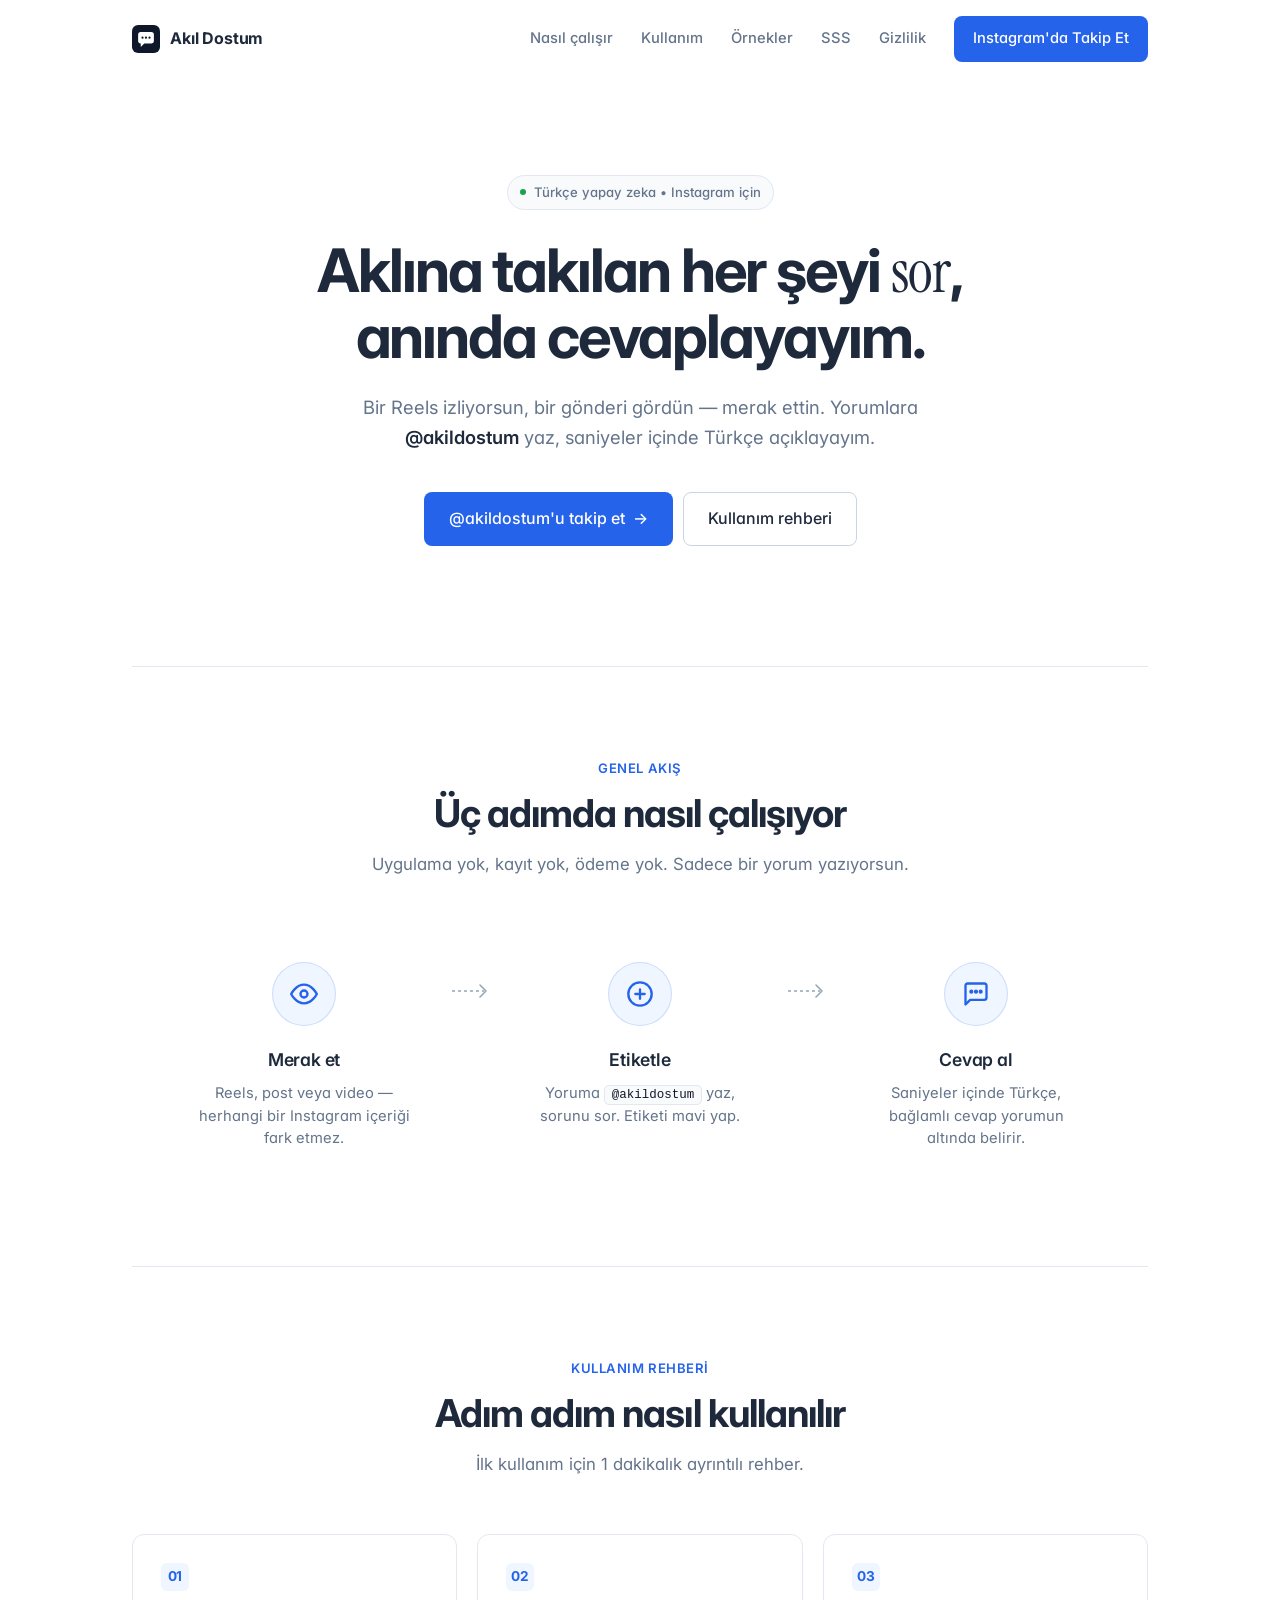
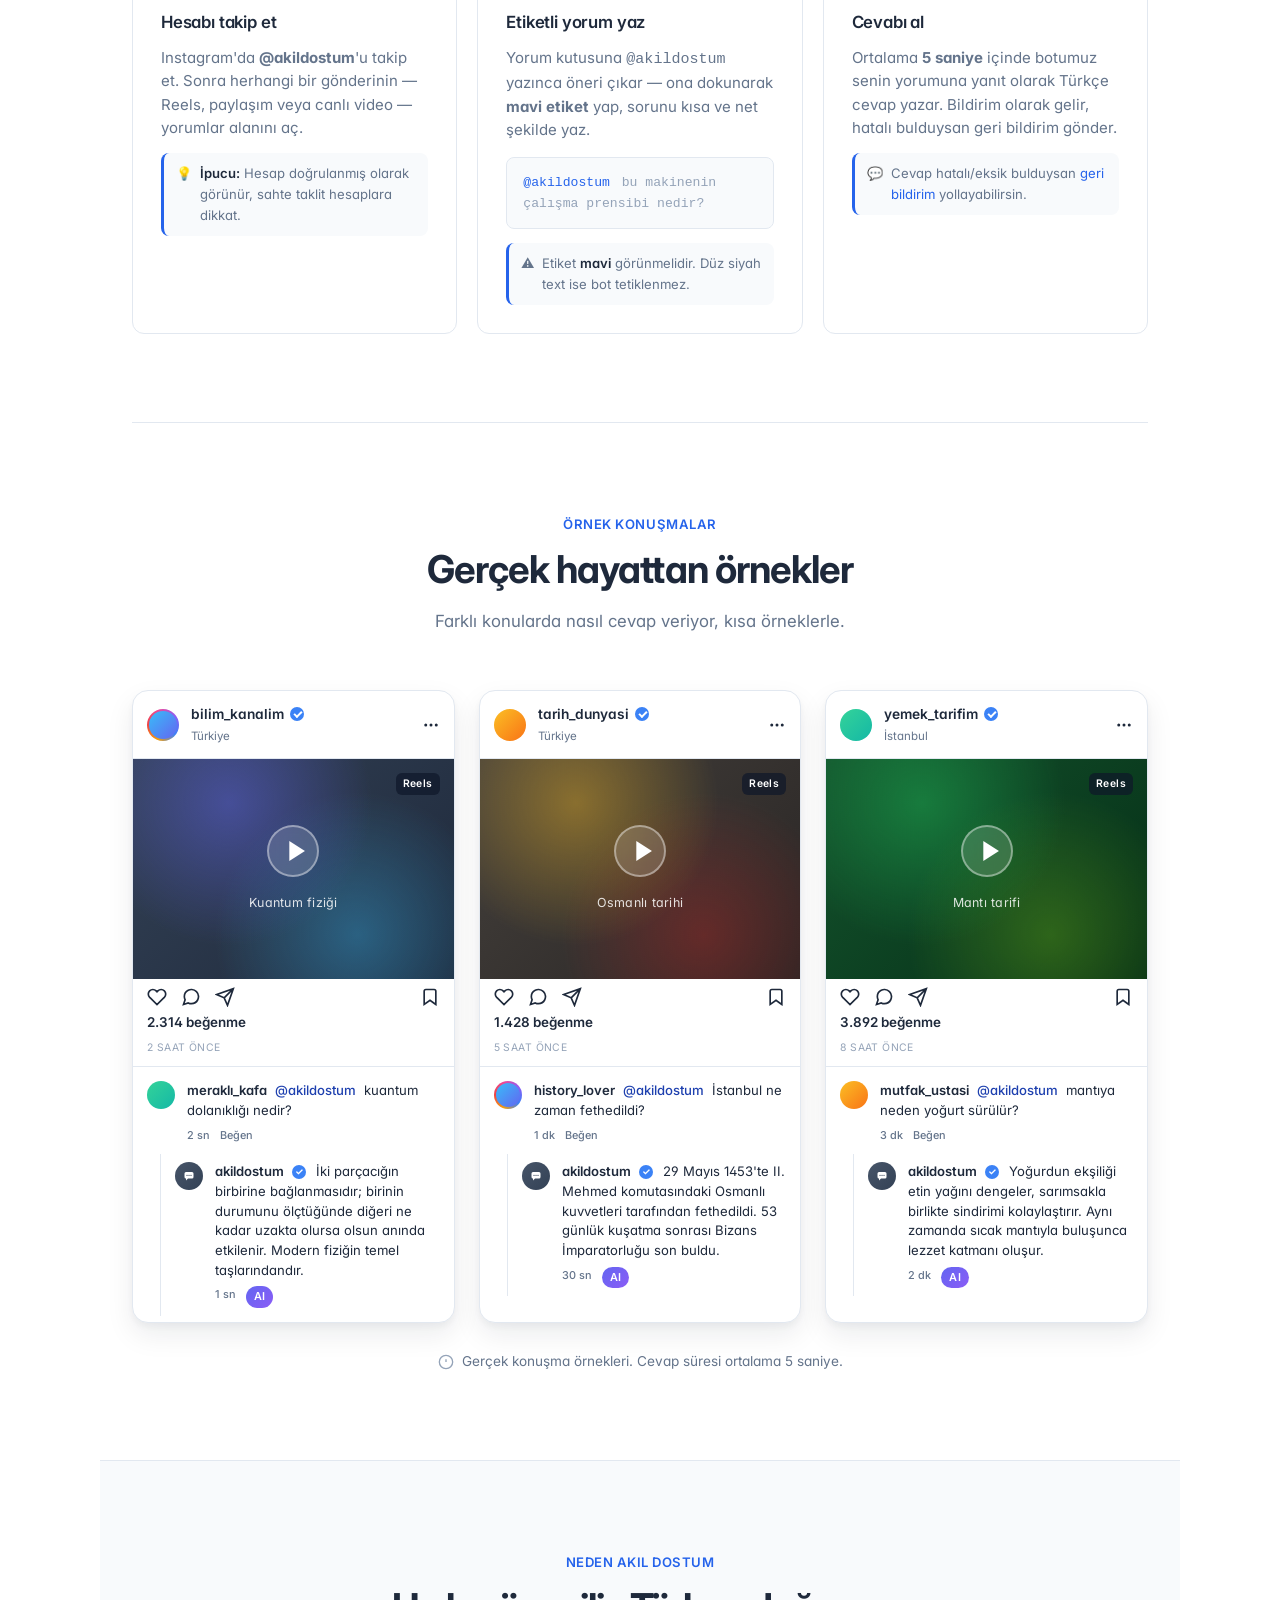
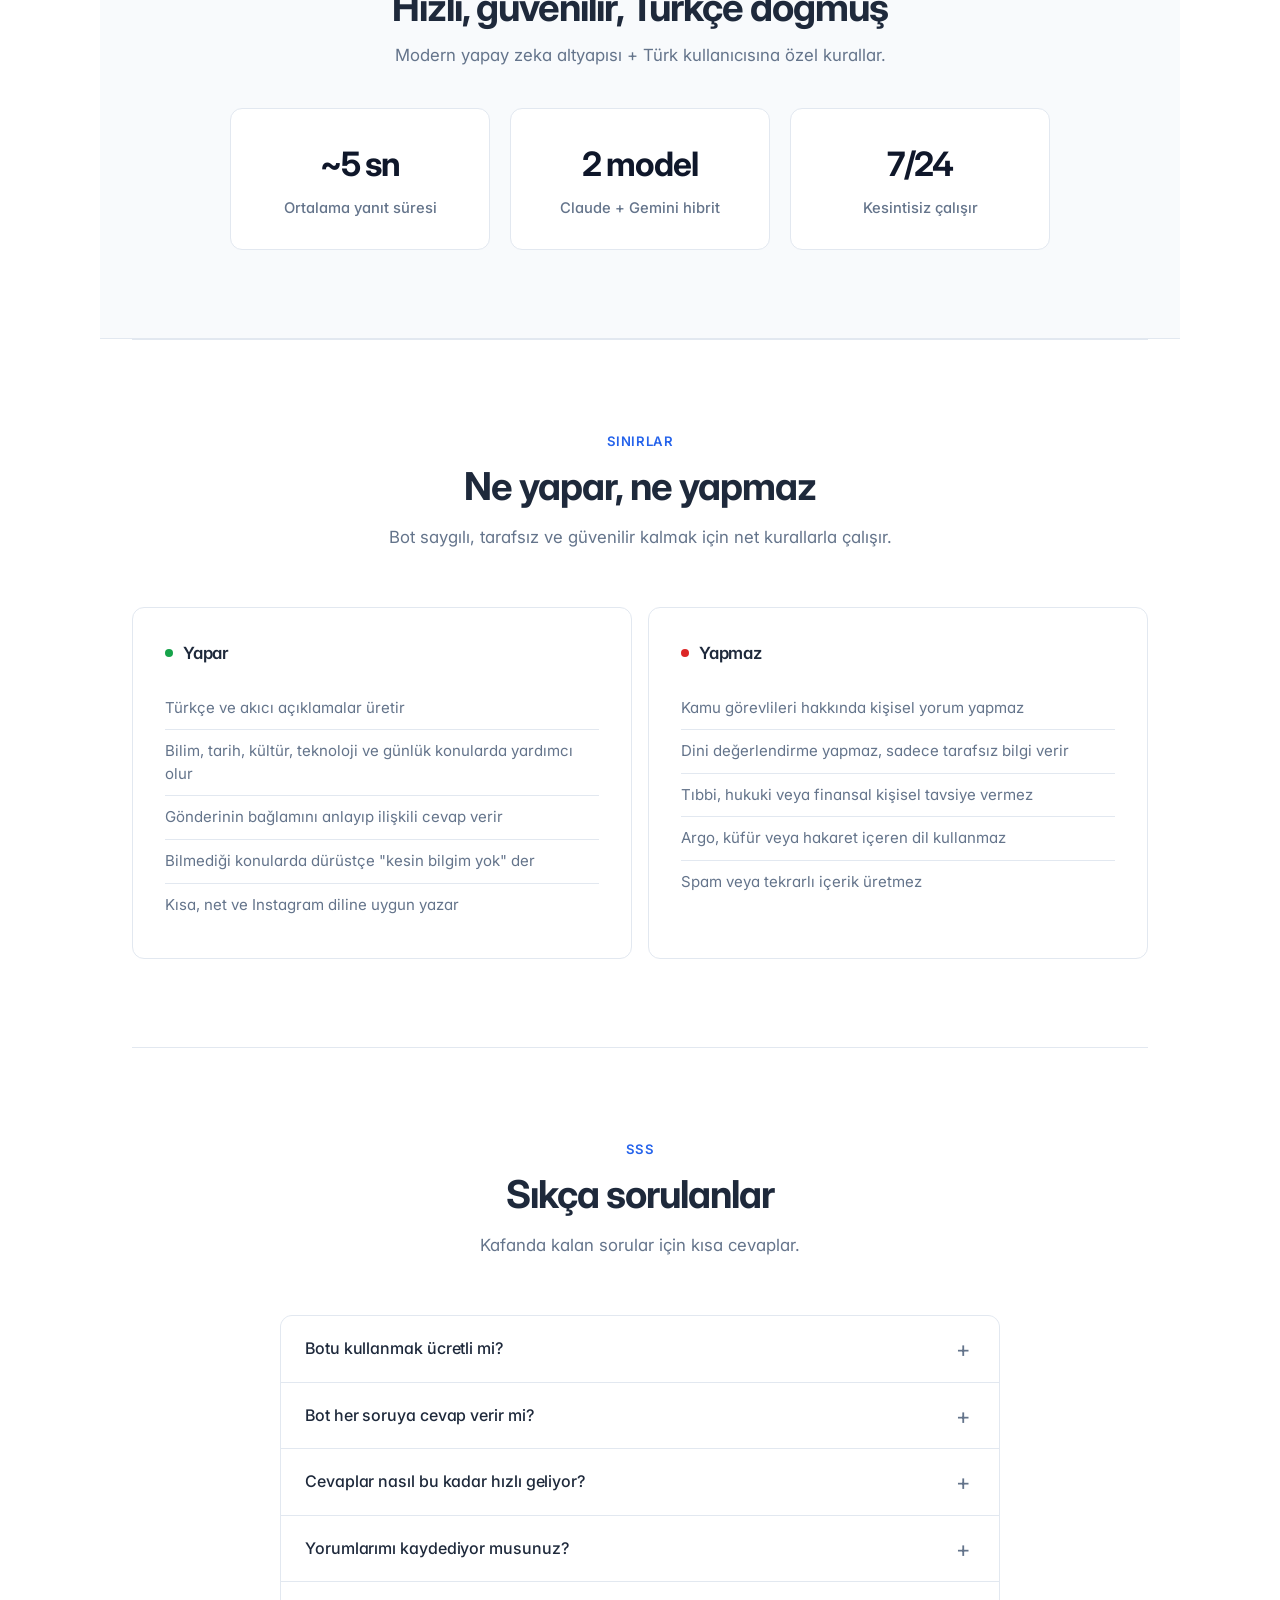
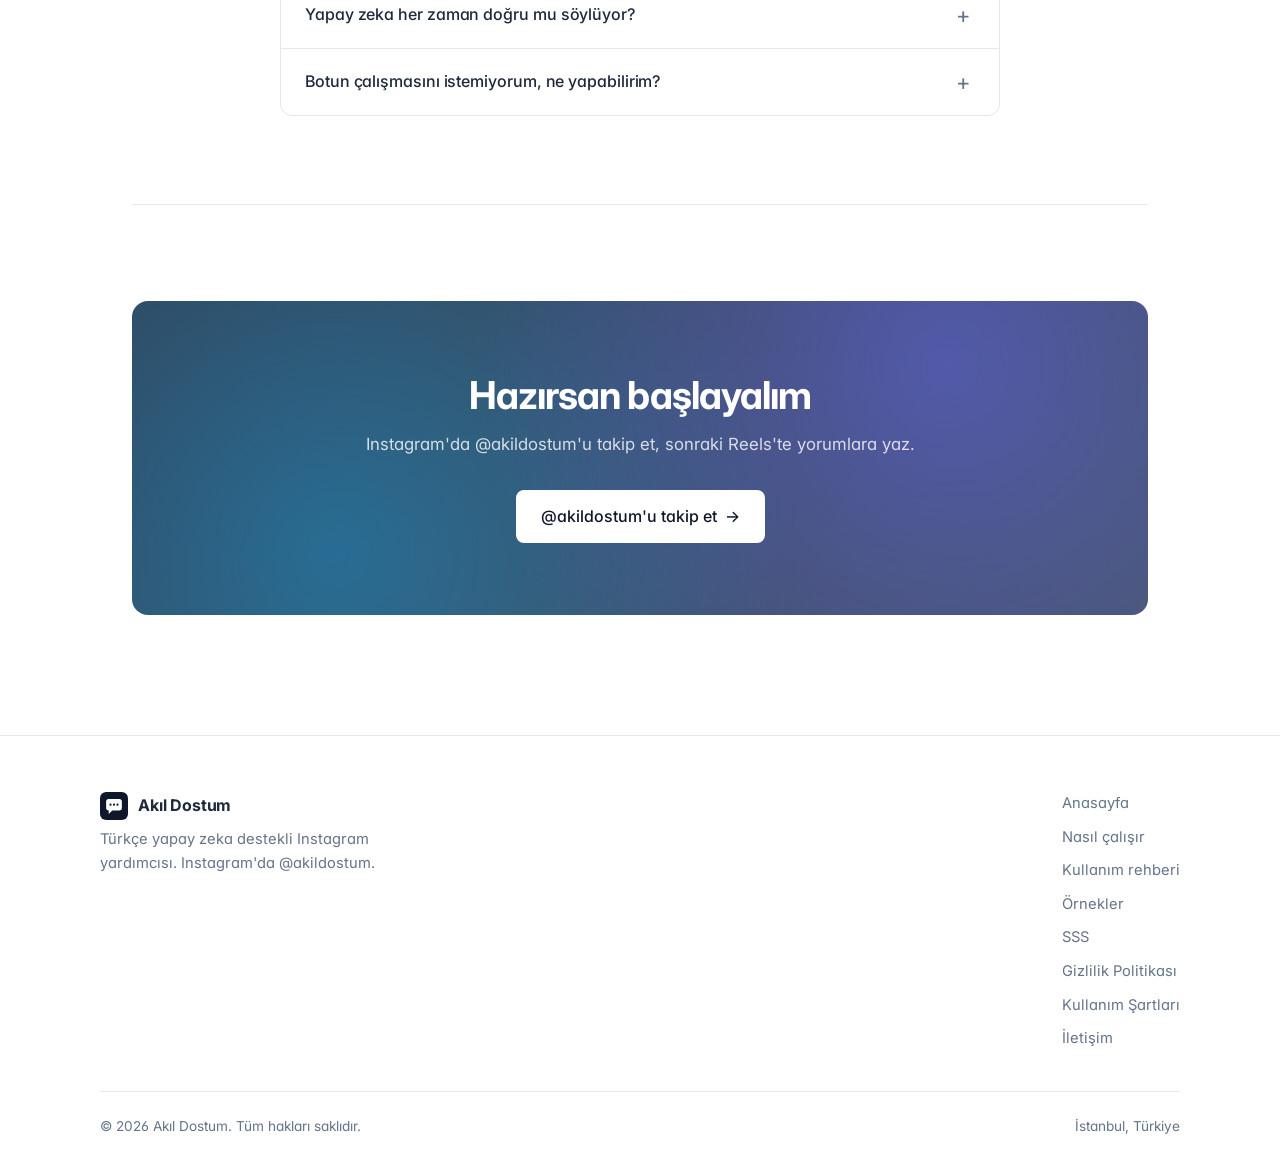
==== index.html @ 21b6d008 "Initial commit: Akil Dostum landing site" ====
<!DOCTYPE html>
<html lang="tr">
<head>
  <meta charset="UTF-8" />
  <meta name="viewport" content="width=device-width, initial-scale=1.0" />
  <title>Akıl Dostum — Instagram için Türkçe yapay zeka</title>
  <meta name="description" content="Akıl Dostum, Instagram yorumlarında etiketlendiğinde sorularına anında Türkçe cevap veren yapay zeka destekli bir hesaptır." />
  <meta property="og:title" content="Akıl Dostum — Instagram için Türkçe yapay zeka" />
  <meta property="og:description" content="Bir gönderinin yorumlarında @akildostum etiketle, saniyeler içinde cevaplayalım." />
  <meta property="og:type" content="website" />
  <meta property="og:url" content="https://akildostum.com" />
  <link rel="icon" type="image/svg+xml" href="/favicon.svg" />
  <link rel="stylesheet" href="/style.css" />
</head>
<body>
  <nav class="nav">
    <a href="/" class="brand">
      <img src="/logo.svg" class="brand-logo" alt="" width="28" height="28">
      <span class="brand-name">Akıl Dostum</span>
    </a>
    <div class="nav-links">
      <a href="#nasil">Nasıl çalışır</a>
      <a href="#kullanim">Kullanım</a>
      <a href="#ornekler">Örnekler</a>
      <a href="#sikca-sorulan">SSS</a>
      <a href="/privacy.html">Gizlilik</a>
      <a href="https://www.instagram.com/akildostum?igsh=MXc4dTNrczE4OGdqZA%3D%3D&utm_source=qr" class="btn btn-primary">Instagram'da Takip Et</a>
    </div>
  </nav>

  <main>
    <section class="hero">
      <div class="hero-inner">
        <span class="eyebrow">
          <span class="dot"></span>
          Türkçe yapay zeka • Instagram için
        </span>
        <h1>Aklına takılan her şeyi <em>sor</em>, anında cevaplayayım.</h1>
        <p class="lead">
          Bir Reels izliyorsun, bir gönderi gördün — merak ettin. Yorumlara
          <strong>@akildostum</strong> yaz, saniyeler içinde Türkçe açıklayayım.
        </p>
        <div class="cta-row">
          <a href="https://www.instagram.com/akildostum?igsh=MXc4dTNrczE4OGdqZA%3D%3D&utm_source=qr" class="btn btn-primary btn-lg btn-arrow">
            @akildostum'u takip et
          </a>
          <a href="#kullanim" class="btn btn-ghost btn-lg">Kullanım rehberi</a>
        </div>
      </div>
    </section>

    <section id="nasil" class="how">
      <div class="section-head">
        <span class="section-eyebrow">Genel akış</span>
        <h2>Üç adımda nasıl çalışıyor</h2>
        <p>Uygulama yok, kayıt yok, ödeme yok. Sadece bir yorum yazıyorsun.</p>
      </div>
      <div class="flow">
        <div class="flow-step">
          <div class="flow-icon">
            <svg width="28" height="28" viewBox="0 0 24 24" fill="none" stroke="currentColor" stroke-width="2" stroke-linecap="round" stroke-linejoin="round">
              <path d="M1 12s4-8 11-8 11 8 11 8-4 8-11 8-11-8-11-8z"/>
              <circle cx="12" cy="12" r="3"/>
            </svg>
          </div>
          <h3>Merak et</h3>
          <p>Reels, post veya video — herhangi bir Instagram içeriği fark etmez.</p>
        </div>

        <div class="flow-connector">
          <svg width="40" height="14" viewBox="0 0 40 14" fill="none">
            <path d="M0 7 H32" stroke="currentColor" stroke-width="1.5" stroke-dasharray="3 3"/>
            <path d="M28 1 L34 7 L28 13" stroke="currentColor" stroke-width="1.5" stroke-linecap="round" stroke-linejoin="round" fill="none"/>
          </svg>
        </div>

        <div class="flow-step">
          <div class="flow-icon">
            <svg width="28" height="28" viewBox="0 0 24 24" fill="none" stroke="currentColor" stroke-width="2" stroke-linecap="round" stroke-linejoin="round">
              <circle cx="12" cy="12" r="10"/>
              <path d="M12 8v8M8 12h8"/>
            </svg>
          </div>
          <h3>Etiketle</h3>
          <p>Yoruma <code>@akildostum</code> yaz, sorunu sor. Etiketi mavi yap.</p>
        </div>

        <div class="flow-connector">
          <svg width="40" height="14" viewBox="0 0 40 14" fill="none">
            <path d="M0 7 H32" stroke="currentColor" stroke-width="1.5" stroke-dasharray="3 3"/>
            <path d="M28 1 L34 7 L28 13" stroke="currentColor" stroke-width="1.5" stroke-linecap="round" stroke-linejoin="round" fill="none"/>
          </svg>
        </div>

        <div class="flow-step">
          <div class="flow-icon">
            <svg width="28" height="28" viewBox="0 0 24 24" fill="none" stroke="currentColor" stroke-width="2" stroke-linecap="round" stroke-linejoin="round">
              <path d="M21 15a2 2 0 0 1-2 2H7l-4 4V5a2 2 0 0 1 2-2h14a2 2 0 0 1 2 2z"/>
              <circle cx="8" cy="10" r="0.8" fill="currentColor"/>
              <circle cx="12" cy="10" r="0.8" fill="currentColor"/>
              <circle cx="16" cy="10" r="0.8" fill="currentColor"/>
            </svg>
          </div>
          <h3>Cevap al</h3>
          <p>Saniyeler içinde Türkçe, bağlamlı cevap yorumun altında belirir.</p>
        </div>
      </div>
    </section>

    <section id="kullanim" class="guide">
      <div class="section-head">
        <span class="section-eyebrow">Kullanım rehberi</span>
        <h2>Adım adım nasıl kullanılır</h2>
        <p>İlk kullanım için 1 dakikalık ayrıntılı rehber.</p>
      </div>
      <div class="guide-grid">
        <article class="guide-card">
          <div class="guide-num">01</div>
          <h3>Hesabı takip et</h3>
          <p>Instagram'da <strong>@akildostum</strong>'u takip et. Sonra herhangi bir gönderinin — Reels, paylaşım veya canlı video — yorumlar alanını aç.</p>
          <div class="guide-tip">
            <span>💡</span>
            <span><strong>İpucu:</strong> Hesap doğrulanmış olarak görünür, sahte taklit hesaplara dikkat.</span>
          </div>
        </article>

        <article class="guide-card">
          <div class="guide-num">02</div>
          <h3>Etiketli yorum yaz</h3>
          <p>Yorum kutusuna <code>@akildostum</code> yazınca öneri çıkar — ona dokunarak <strong>mavi etiket</strong> yap, sorunu kısa ve net şekilde yaz.</p>
          <div class="guide-visual">
            <span class="mention">@akildostum</span> <span class="placeholder">bu makinenin çalışma prensibi nedir?</span>
          </div>
          <div class="guide-tip">
            <span>⚠️</span>
            <span>Etiket <strong>mavi</strong> görünmelidir. Düz siyah text ise bot tetiklenmez.</span>
          </div>
        </article>

        <article class="guide-card">
          <div class="guide-num">03</div>
          <h3>Cevabı al</h3>
          <p>Ortalama <strong>5 saniye</strong> içinde botumuz senin yorumuna yanıt olarak Türkçe cevap yazar. Bildirim olarak gelir, hatalı bulduysan geri bildirim gönder.</p>
          <div class="guide-tip">
            <span>💬</span>
            <span>Cevap hatalı/eksik bulduysan <a href="mailto:kesitbatuhanfurkan@gmail.com">geri bildirim</a> yollayabilirsin.</span>
          </div>
        </article>
      </div>
    </section>

    <section id="ornekler" class="example">
      <div class="section-head">
        <span class="section-eyebrow">Örnek konuşmalar</span>
        <h2>Gerçek hayattan örnekler</h2>
        <p>Farklı konularda nasıl cevap veriyor, kısa örneklerle.</p>
      </div>

      <div class="post-grid">

        <!-- BILIM -->
        <article class="post-card mini">
          <header class="post-header">
            <div class="avatar avatar-grad-a"></div>
            <div class="post-meta">
              <div class="post-username">bilim_kanalim <span class="verified-dot"></span></div>
              <div class="post-sub">Türkiye</div>
            </div>
            <div class="post-more">
              <svg width="18" height="18" viewBox="0 0 24 24" fill="currentColor"><circle cx="5" cy="12" r="2"/><circle cx="12" cy="12" r="2"/><circle cx="19" cy="12" r="2"/></svg>
            </div>
          </header>
          <div class="post-visual">
            <div class="visual-bg"></div>
            <div class="visual-content">
              <div class="play-icon">
                <svg viewBox="0 0 24 24" fill="white"><path d="M8 5v14l11-7z"/></svg>
              </div>
              <span class="visual-label">Kuantum fiziği</span>
            </div>
            <div class="visual-badge">Reels</div>
          </div>
          <div class="post-actions">
            <div class="actions-left">
              <svg viewBox="0 0 24 24" fill="none" stroke="currentColor" stroke-width="2"><path d="M20.84 4.61a5.5 5.5 0 0 0-7.78 0L12 5.67l-1.06-1.06a5.5 5.5 0 0 0-7.78 7.78l1.06 1.06L12 21.23l7.78-7.78 1.06-1.06a5.5 5.5 0 0 0 0-7.78z"/></svg>
              <svg viewBox="0 0 24 24" fill="none" stroke="currentColor" stroke-width="2"><path d="M21 11.5a8.38 8.38 0 0 1-.9 3.8 8.5 8.5 0 0 1-7.6 4.7 8.38 8.38 0 0 1-3.8-.9L3 21l1.9-5.7a8.38 8.38 0 0 1-.9-3.8 8.5 8.5 0 0 1 4.7-7.6 8.38 8.38 0 0 1 3.8-.9h.5a8.48 8.48 0 0 1 8 8v.5z"/></svg>
              <svg viewBox="0 0 24 24" fill="none" stroke="currentColor" stroke-width="2"><path d="M22 2L11 13M22 2l-7 20-4-9-9-4 20-7z"/></svg>
            </div>
            <svg viewBox="0 0 24 24" fill="none" stroke="currentColor" stroke-width="2"><path d="M19 21l-7-5-7 5V5a2 2 0 0 1 2-2h10a2 2 0 0 1 2 2z"/></svg>
          </div>
          <div class="post-stats">
            <strong>2.314 beğenme</strong>
            <span class="post-time">2 SAAT ÖNCE</span>
          </div>
          <div class="comments">
            <div class="comment">
              <div class="avatar avatar-grad-b"></div>
              <div class="comment-body">
                <p class="comment-text">
                  <strong>meraklı_kafa</strong>
                  <a class="mention" href="#">@akildostum</a> kuantum dolanıklığı nedir?
                </p>
                <div class="comment-meta"><span>2 sn</span><span>Beğen</span></div>
              </div>
            </div>
            <div class="comment comment-reply">
              <div class="avatar avatar-bot">
                <svg viewBox="0 0 32 32"><path d="M7 11 Q7 8 10 8 L22 8 Q25 8 25 11 L25 18 Q25 21 22 21 L14 21 L10 25 L10 21 Q7 21 7 18 Z" fill="#fff"/><circle cx="12" cy="14.5" r="1.25" fill="#334155"/><circle cx="16" cy="14.5" r="1.25" fill="#334155"/><circle cx="20" cy="14.5" r="1.25" fill="#334155"/></svg>
              </div>
              <div class="comment-body">
                <p class="comment-text">
                  <strong>akildostum</strong> <span class="badge-verified">✓</span>
                  İki parçacığın birbirine bağlanmasıdır; birinin durumunu ölçtüğünde diğeri ne kadar uzakta olursa olsun anında etkilenir. Modern fiziğin temel taşlarındandır.
                </p>
                <div class="comment-meta"><span>1 sn</span><span class="ai-badge">AI</span></div>
              </div>
            </div>
          </div>
        </article>

        <!-- TARIH -->
        <article class="post-card mini">
          <header class="post-header">
            <div class="avatar avatar-grad-c"></div>
            <div class="post-meta">
              <div class="post-username">tarih_dunyasi <span class="verified-dot"></span></div>
              <div class="post-sub">Türkiye</div>
            </div>
            <div class="post-more">
              <svg width="18" height="18" viewBox="0 0 24 24" fill="currentColor"><circle cx="5" cy="12" r="2"/><circle cx="12" cy="12" r="2"/><circle cx="19" cy="12" r="2"/></svg>
            </div>
          </header>
          <div class="post-visual">
            <div class="visual-bg theme-history"></div>
            <div class="visual-content">
              <div class="play-icon">
                <svg viewBox="0 0 24 24" fill="white"><path d="M8 5v14l11-7z"/></svg>
              </div>
              <span class="visual-label">Osmanlı tarihi</span>
            </div>
            <div class="visual-badge">Reels</div>
          </div>
          <div class="post-actions">
            <div class="actions-left">
              <svg viewBox="0 0 24 24" fill="none" stroke="currentColor" stroke-width="2"><path d="M20.84 4.61a5.5 5.5 0 0 0-7.78 0L12 5.67l-1.06-1.06a5.5 5.5 0 0 0-7.78 7.78l1.06 1.06L12 21.23l7.78-7.78 1.06-1.06a5.5 5.5 0 0 0 0-7.78z"/></svg>
              <svg viewBox="0 0 24 24" fill="none" stroke="currentColor" stroke-width="2"><path d="M21 11.5a8.38 8.38 0 0 1-.9 3.8 8.5 8.5 0 0 1-7.6 4.7 8.38 8.38 0 0 1-3.8-.9L3 21l1.9-5.7a8.38 8.38 0 0 1-.9-3.8 8.5 8.5 0 0 1 4.7-7.6 8.38 8.38 0 0 1 3.8-.9h.5a8.48 8.48 0 0 1 8 8v.5z"/></svg>
              <svg viewBox="0 0 24 24" fill="none" stroke="currentColor" stroke-width="2"><path d="M22 2L11 13M22 2l-7 20-4-9-9-4 20-7z"/></svg>
            </div>
            <svg viewBox="0 0 24 24" fill="none" stroke="currentColor" stroke-width="2"><path d="M19 21l-7-5-7 5V5a2 2 0 0 1 2-2h10a2 2 0 0 1 2 2z"/></svg>
          </div>
          <div class="post-stats">
            <strong>1.428 beğenme</strong>
            <span class="post-time">5 SAAT ÖNCE</span>
          </div>
          <div class="comments">
            <div class="comment">
              <div class="avatar avatar-grad-a"></div>
              <div class="comment-body">
                <p class="comment-text">
                  <strong>history_lover</strong>
                  <a class="mention" href="#">@akildostum</a> İstanbul ne zaman fethedildi?
                </p>
                <div class="comment-meta"><span>1 dk</span><span>Beğen</span></div>
              </div>
            </div>
            <div class="comment comment-reply">
              <div class="avatar avatar-bot">
                <svg viewBox="0 0 32 32"><path d="M7 11 Q7 8 10 8 L22 8 Q25 8 25 11 L25 18 Q25 21 22 21 L14 21 L10 25 L10 21 Q7 21 7 18 Z" fill="#fff"/><circle cx="12" cy="14.5" r="1.25" fill="#334155"/><circle cx="16" cy="14.5" r="1.25" fill="#334155"/><circle cx="20" cy="14.5" r="1.25" fill="#334155"/></svg>
              </div>
              <div class="comment-body">
                <p class="comment-text">
                  <strong>akildostum</strong> <span class="badge-verified">✓</span>
                  29 Mayıs 1453'te II. Mehmed komutasındaki Osmanlı kuvvetleri tarafından fethedildi. 53 günlük kuşatma sonrası Bizans İmparatorluğu son buldu.
                </p>
                <div class="comment-meta"><span>30 sn</span><span class="ai-badge">AI</span></div>
              </div>
            </div>
          </div>
        </article>

        <!-- PRATIK / GUNLUK -->
        <article class="post-card mini">
          <header class="post-header">
            <div class="avatar avatar-grad-b"></div>
            <div class="post-meta">
              <div class="post-username">yemek_tarifim <span class="verified-dot"></span></div>
              <div class="post-sub">İstanbul</div>
            </div>
            <div class="post-more">
              <svg width="18" height="18" viewBox="0 0 24 24" fill="currentColor"><circle cx="5" cy="12" r="2"/><circle cx="12" cy="12" r="2"/><circle cx="19" cy="12" r="2"/></svg>
            </div>
          </header>
          <div class="post-visual">
            <div class="visual-bg theme-practical"></div>
            <div class="visual-content">
              <div class="play-icon">
                <svg viewBox="0 0 24 24" fill="white"><path d="M8 5v14l11-7z"/></svg>
              </div>
              <span class="visual-label">Mantı tarifi</span>
            </div>
            <div class="visual-badge">Reels</div>
          </div>
          <div class="post-actions">
            <div class="actions-left">
              <svg viewBox="0 0 24 24" fill="none" stroke="currentColor" stroke-width="2"><path d="M20.84 4.61a5.5 5.5 0 0 0-7.78 0L12 5.67l-1.06-1.06a5.5 5.5 0 0 0-7.78 7.78l1.06 1.06L12 21.23l7.78-7.78 1.06-1.06a5.5 5.5 0 0 0 0-7.78z"/></svg>
              <svg viewBox="0 0 24 24" fill="none" stroke="currentColor" stroke-width="2"><path d="M21 11.5a8.38 8.38 0 0 1-.9 3.8 8.5 8.5 0 0 1-7.6 4.7 8.38 8.38 0 0 1-3.8-.9L3 21l1.9-5.7a8.38 8.38 0 0 1-.9-3.8 8.5 8.5 0 0 1 4.7-7.6 8.38 8.38 0 0 1 3.8-.9h.5a8.48 8.48 0 0 1 8 8v.5z"/></svg>
              <svg viewBox="0 0 24 24" fill="none" stroke="currentColor" stroke-width="2"><path d="M22 2L11 13M22 2l-7 20-4-9-9-4 20-7z"/></svg>
            </div>
            <svg viewBox="0 0 24 24" fill="none" stroke="currentColor" stroke-width="2"><path d="M19 21l-7-5-7 5V5a2 2 0 0 1 2-2h10a2 2 0 0 1 2 2z"/></svg>
          </div>
          <div class="post-stats">
            <strong>3.892 beğenme</strong>
            <span class="post-time">8 SAAT ÖNCE</span>
          </div>
          <div class="comments">
            <div class="comment">
              <div class="avatar avatar-grad-c"></div>
              <div class="comment-body">
                <p class="comment-text">
                  <strong>mutfak_ustasi</strong>
                  <a class="mention" href="#">@akildostum</a> mantıya neden yoğurt sürülür?
                </p>
                <div class="comment-meta"><span>3 dk</span><span>Beğen</span></div>
              </div>
            </div>
            <div class="comment comment-reply">
              <div class="avatar avatar-bot">
                <svg viewBox="0 0 32 32"><path d="M7 11 Q7 8 10 8 L22 8 Q25 8 25 11 L25 18 Q25 21 22 21 L14 21 L10 25 L10 21 Q7 21 7 18 Z" fill="#fff"/><circle cx="12" cy="14.5" r="1.25" fill="#334155"/><circle cx="16" cy="14.5" r="1.25" fill="#334155"/><circle cx="20" cy="14.5" r="1.25" fill="#334155"/></svg>
              </div>
              <div class="comment-body">
                <p class="comment-text">
                  <strong>akildostum</strong> <span class="badge-verified">✓</span>
                  Yoğurdun ekşiliği etin yağını dengeler, sarımsakla birlikte sindirimi kolaylaştırır. Aynı zamanda sıcak mantıyla buluşunca lezzet katmanı oluşur.
                </p>
                <div class="comment-meta"><span>2 dk</span><span class="ai-badge">AI</span></div>
              </div>
            </div>
          </div>
        </article>

      </div>

      <div class="example-note">
        <svg width="16" height="16" viewBox="0 0 24 24" fill="none" stroke="currentColor" stroke-width="2"><circle cx="12" cy="12" r="10"/><line x1="12" y1="8" x2="12" y2="12"/><line x1="12" y1="16" x2="12.01" y2="16"/></svg>
        <span>Gerçek konuşma örnekleri. Cevap süresi ortalama 5 saniye.</span>
      </div>
    </section>

    <section class="trust">
      <div class="section-head">
        <span class="section-eyebrow">Neden Akıl Dostum</span>
        <h2>Hızlı, güvenilir, Türkçe doğmuş</h2>
        <p>Modern yapay zeka altyapısı + Türk kullanıcısına özel kurallar.</p>
      </div>
      <div class="trust-grid">
        <div class="trust-item">
          <div class="num">~5 sn</div>
          <div class="label">Ortalama yanıt süresi</div>
        </div>
        <div class="trust-item">
          <div class="num">2 model</div>
          <div class="label">Claude + Gemini hibrit</div>
        </div>
        <div class="trust-item">
          <div class="num">7/24</div>
          <div class="label">Kesintisiz çalışır</div>
        </div>
      </div>
    </section>

    <section class="features">
      <div class="section-head">
        <span class="section-eyebrow">Sınırlar</span>
        <h2>Ne yapar, ne yapmaz</h2>
        <p>Bot saygılı, tarafsız ve güvenilir kalmak için net kurallarla çalışır.</p>
      </div>
      <div class="features-grid">
        <div class="feat feat-yes">
          <h3>Yapar</h3>
          <ul>
            <li>Türkçe ve akıcı açıklamalar üretir</li>
            <li>Bilim, tarih, kültür, teknoloji ve günlük konularda yardımcı olur</li>
            <li>Gönderinin bağlamını anlayıp ilişkili cevap verir</li>
            <li>Bilmediği konularda dürüstçe "kesin bilgim yok" der</li>
            <li>Kısa, net ve Instagram diline uygun yazar</li>
          </ul>
        </div>
        <div class="feat feat-no">
          <h3>Yapmaz</h3>
          <ul>
            <li>Kamu görevlileri hakkında kişisel yorum yapmaz</li>
            <li>Dini değerlendirme yapmaz, sadece tarafsız bilgi verir</li>
            <li>Tıbbi, hukuki veya finansal kişisel tavsiye vermez</li>
            <li>Argo, küfür veya hakaret içeren dil kullanmaz</li>
            <li>Spam veya tekrarlı içerik üretmez</li>
          </ul>
        </div>
      </div>
    </section>

    <section id="sikca-sorulan" class="faq">
      <div class="section-head">
        <span class="section-eyebrow">SSS</span>
        <h2>Sıkça sorulanlar</h2>
        <p>Kafanda kalan sorular için kısa cevaplar.</p>
      </div>
      <div class="faq-list">
        <details class="faq-item">
          <summary>Botu kullanmak ücretli mi?</summary>
          <p>Hayır. Akıl Dostum'u Instagram'da etiketleyerek ücretsiz kullanabilirsin. Hesabımızın işletim maliyetlerini biz karşılıyoruz.</p>
        </details>
        <details class="faq-item">
          <summary>Bot her soruya cevap verir mi?</summary>
          <p>Çoğu soruya verir. Ancak siyasi figürler, dini değerlendirme, küfür/hakaret veya kişisel tıbbi-hukuki-finansal tavsiye gerektiren sorularda kibarca cevap vermeyi reddeder ve tarafsız kalır.</p>
        </details>
        <details class="faq-item">
          <summary>Cevaplar nasıl bu kadar hızlı geliyor?</summary>
          <p>Botun arkasında iki yapay zeka modelini birlikte kullanan bir router var: kısa ve basit sorular için Google Gemini, daha derin ve analitik sorular için Anthropic Claude. Bu hem hızı hem kaliteyi korur.</p>
        </details>
        <details class="faq-item">
          <summary>Yorumlarımı kaydediyor musunuz?</summary>
          <p>Yorum metnini ve kullanıcı adını yalnızca cevap üretmek için kullanıyor, en fazla 30 gün loglarda tutuyoruz. Reklam, pazarlama veya analiz amacıyla hiçbir üçüncü tarafa satmıyoruz. Detay için <a href="/privacy.html">Gizlilik Politikası</a>.</p>
        </details>
        <details class="faq-item">
          <summary>Yapay zeka her zaman doğru mu söylüyor?</summary>
          <p>Hayır, bot bilgi kesim tarihi ve modelin sınırları nedeniyle yanlış veya güncel olmayan bilgi verebilir. Önemli kararlar için verdiği bilgiyi mutlaka bağımsız kaynaklardan doğrulamanı öneriyoruz.</p>
        </details>
        <details class="faq-item">
          <summary>Botun çalışmasını istemiyorum, ne yapabilirim?</summary>
          <p>Instagram'da @akildostum hesabını engelleyebilirsin; o andan itibaren yorumlarına yanıt verilmez. Ayrıca <a href="mailto:kesitbatuhanfurkan@gmail.com">e-posta</a> ile veri silme talebinde bulunabilirsin (KVKK Madde 11).</p>
        </details>
      </div>
    </section>

    <section class="cta">
      <div class="cta-inner">
        <h2>Hazırsan başlayalım</h2>
        <p>Instagram'da @akildostum'u takip et, sonraki Reels'te yorumlara yaz.</p>
        <a href="https://www.instagram.com/akildostum?igsh=MXc4dTNrczE4OGdqZA%3D%3D&utm_source=qr" class="btn btn-primary btn-lg btn-arrow">
          @akildostum'u takip et
        </a>
      </div>
    </section>
  </main>

  <footer>
    <div class="footer-inner">
      <div class="footer-brand">
        <a href="/" class="brand">
          <img src="/logo.svg" class="brand-logo" alt="" width="28" height="28">
          <span class="brand-name">Akıl Dostum</span>
        </a>
        <p>Türkçe yapay zeka destekli Instagram yardımcısı. Instagram'da @akildostum.</p>
      </div>
      <div class="footer-links">
        <a href="/">Anasayfa</a>
        <a href="#nasil">Nasıl çalışır</a>
        <a href="#kullanim">Kullanım rehberi</a>
        <a href="#ornekler">Örnekler</a>
        <a href="#sikca-sorulan">SSS</a>
        <a href="/privacy.html">Gizlilik Politikası</a>
        <a href="/terms.html">Kullanım Şartları</a>
        <a href="mailto:kesitbatuhanfurkan@gmail.com">İletişim</a>
      </div>
    </div>
    <div class="footer-bottom">
      <span class="muted">© 2026 Akıl Dostum. Tüm hakları saklıdır.</span>
      <span class="muted">İstanbul, Türkiye</span>
    </div>
  </footer>

  <script>
    // FAQ accordion: aynı anda yalnız bir soru açık kalsın
    document.querySelectorAll('.faq-item').forEach((item) => {
      item.addEventListener('toggle', () => {
        if (item.open) {
          document.querySelectorAll('.faq-item').forEach((other) => {
            if (other !== item && other.open) other.open = false;
          });
        }
      });
    });
  </script>
</body>
</html>
---- style.css ----
/* ============================================================
   Akil Dostum — modern professional design system
   ============================================================ */

@import url("https://fonts.googleapis.com/css2?family=Inter:wght@400;500;600;700;800&family=Instrument+Serif&display=swap");

:root {
  /* palette — softer slate, less harsh blacks */
  --bg: #ffffff;
  --bg-soft: #f8fafc;
  --bg-elevated: #ffffff;
  --text: #1e293b;
  --text-strong: #0f172a;
  --text-muted: #64748b;
  --text-dim: #94a3b8;
  --border: #e2e8f0;
  --border-strong: #cbd5e1;
  --accent: #2563eb;
  --accent-hover: #1d4ed8;
  --accent-soft: #eff6ff;
  --success: #16a34a;
  --danger: #dc2626;
  --warning: #d97706;
  --dark-card: linear-gradient(135deg, #1e293b 0%, #334155 50%, #475569 100%);

  /* layout */
  --container: 1080px;
  --radius: 12px;
  --radius-sm: 8px;
  --radius-lg: 16px;

  /* shadows — daha subtle */
  --shadow-sm: 0 1px 2px rgba(15, 23, 42, 0.04);
  --shadow: 0 1px 3px rgba(15, 23, 42, 0.05), 0 4px 12px rgba(15, 23, 42, 0.04);
  --shadow-lg: 0 4px 6px rgba(15, 23, 42, 0.04), 0 12px 28px rgba(15, 23, 42, 0.08);

  /* fonts */
  --font: "Inter", system-ui, -apple-system, "Segoe UI", Roboto, sans-serif;
  --font-serif: "Instrument Serif", Georgia, serif;
}

* { box-sizing: border-box; margin: 0; padding: 0; }

html { scroll-behavior: smooth; }

body {
  font-family: var(--font);
  background: var(--bg);
  color: var(--text);
  line-height: 1.6;
  font-feature-settings: "cv02", "cv03", "cv04", "cv11";
  -webkit-font-smoothing: antialiased;
  -moz-osx-font-smoothing: grayscale;
}

a {
  color: var(--accent);
  text-decoration: none;
  transition: color 0.15s ease;
}

a:hover { color: var(--accent-hover); }

/* -----------------------------------------------------------
   NAV (sticky, blurred)
   ----------------------------------------------------------- */
.nav {
  position: sticky;
  top: 0;
  z-index: 50;
  display: flex;
  justify-content: space-between;
  align-items: center;
  padding: 16px 32px;
  max-width: var(--container);
  margin: 0 auto;
  background: rgba(255, 255, 255, 0.85);
  backdrop-filter: saturate(140%) blur(10px);
  -webkit-backdrop-filter: saturate(140%) blur(10px);
  border-bottom: 1px solid transparent;
  transition: border-color 0.15s ease;
}

.brand {
  display: flex;
  align-items: center;
  gap: 10px;
  color: var(--text);
  font-weight: 700;
  font-size: 1rem;
  letter-spacing: -0.01em;
}

.brand:hover { color: var(--text); }

.brand-logo {
  width: 28px;
  height: 28px;
  display: block;
}

.brand-name {
  font-weight: 700;
}

.nav-links {
  display: flex;
  align-items: center;
  gap: 28px;
}

.nav-links a {
  color: var(--text-muted);
  font-weight: 500;
  font-size: 0.92rem;
}

.nav-links a:hover {
  color: var(--text);
}

.nav-links a.active { color: var(--text); }

.nav-links a.btn { color: white; }
.nav-links a.btn:hover { color: white; }

/* -----------------------------------------------------------
   BUTTONS
   ----------------------------------------------------------- */
.btn {
  display: inline-flex;
  align-items: center;
  justify-content: center;
  padding: 10px 18px;
  font-weight: 500;
  font-size: 0.92rem;
  border-radius: var(--radius-sm);
  border: 1px solid transparent;
  cursor: pointer;
  transition: all 0.15s ease;
  font-family: inherit;
  white-space: nowrap;
}

.btn-primary {
  background: var(--accent);
  color: white;
}

.btn-primary:hover {
  background: var(--accent-hover);
  color: white;
}

.btn-ghost {
  background: var(--bg);
  color: var(--text);
  border-color: var(--border-strong);
}

.btn-ghost:hover {
  background: var(--bg-soft);
  color: var(--text);
}

.btn-lg {
  padding: 13px 24px;
  font-size: 1rem;
}

.btn-arrow::after {
  content: "→";
  margin-left: 8px;
  transition: transform 0.15s ease;
}

.btn-arrow:hover::after {
  transform: translateX(3px);
}

/* -----------------------------------------------------------
   LAYOUT
   ----------------------------------------------------------- */
main {
  max-width: var(--container);
  margin: 0 auto;
  padding: 0 32px;
}

section + section { border-top: 1px solid var(--border); }

/* -----------------------------------------------------------
   HERO
   ----------------------------------------------------------- */
.hero {
  padding: 96px 0 120px;
  text-align: center;
}

.hero-inner {
  max-width: 740px;
  margin: 0 auto;
}

.eyebrow {
  display: inline-flex;
  align-items: center;
  gap: 8px;
  padding: 6px 12px;
  background: var(--bg-soft);
  border: 1px solid var(--border);
  color: var(--text-muted);
  border-radius: 999px;
  font-size: 0.82rem;
  font-weight: 500;
  margin-bottom: 28px;
}

.eyebrow .dot {
  width: 6px;
  height: 6px;
  background: var(--success);
  border-radius: 50%;
}

h1 {
  font-size: clamp(2.4rem, 5vw, 3.75rem);
  font-weight: 700;
  line-height: 1.08;
  letter-spacing: -0.035em;
  margin-bottom: 24px;
  color: var(--text);
}

h1 em {
  font-style: normal;
  font-family: var(--font-serif);
  font-weight: 400;
  letter-spacing: -0.01em;
}

.lead {
  font-size: 1.15rem;
  color: var(--text-muted);
  line-height: 1.6;
  max-width: 580px;
  margin: 0 auto 40px;
}

.lead strong { color: var(--text); font-weight: 600; }

.cta-row {
  display: flex;
  gap: 10px;
  justify-content: center;
  flex-wrap: wrap;
}

/* -----------------------------------------------------------
   SECTION header
   ----------------------------------------------------------- */
.section-head {
  text-align: center;
  max-width: 640px;
  margin: 0 auto 56px;
}

.section-eyebrow {
  display: inline-block;
  color: var(--accent);
  font-size: 0.82rem;
  font-weight: 600;
  letter-spacing: 0.04em;
  text-transform: uppercase;
  margin-bottom: 12px;
}

h2 {
  font-size: clamp(1.7rem, 3.5vw, 2.4rem);
  font-weight: 700;
  letter-spacing: -0.025em;
  line-height: 1.15;
  margin-bottom: 16px;
  color: var(--text);
}

.section-head p {
  color: var(--text-muted);
  font-size: 1.05rem;
  line-height: 1.6;
}

/* -----------------------------------------------------------
   HOW — horizontal flow (3 steps with connectors)
   ----------------------------------------------------------- */
.how { padding: 88px 0; }

.flow {
  display: flex;
  align-items: flex-start;
  justify-content: center;
  gap: 8px;
  max-width: 980px;
  margin: 0 auto;
  flex-wrap: nowrap;
}

.flow-step {
  flex: 1;
  text-align: center;
  padding: 28px 20px;
  max-width: 280px;
  position: relative;
  border-radius: var(--radius);
  transition: background 0.2s ease;
}

.flow-step:hover {
  background: var(--bg-soft);
}

.flow-icon {
  width: 64px;
  height: 64px;
  margin: 0 auto 20px;
  border-radius: 50%;
  background: var(--accent-soft);
  color: var(--accent);
  display: flex;
  align-items: center;
  justify-content: center;
  border: 1.5px solid rgba(37, 99, 235, 0.18);
  transition: transform 0.25s cubic-bezier(0.4, 0, 0.2, 1),
              background 0.25s ease,
              border-color 0.25s ease,
              color 0.25s ease,
              box-shadow 0.25s ease;
}

.flow-step:hover {
  background: var(--bg-soft);
}

.flow-step:hover .flow-icon {
  transform: scale(1.1) translateY(-2px);
  background: var(--accent);
  color: white;
  border-color: var(--accent);
  box-shadow: 0 10px 24px rgba(37, 99, 235, 0.3);
}

.flow-step:hover .flow-connector,
.flow-connector:hover {
  color: var(--accent);
}

.flow-step h3 {
  font-size: 1.1rem;
  font-weight: 600;
  margin-bottom: 8px;
  letter-spacing: -0.01em;
  color: var(--text);
}

.flow-step p {
  font-size: 0.92rem;
  color: var(--text-muted);
  line-height: 1.55;
  max-width: 220px;
  margin: 0 auto;
}

.flow-step code {
  background: var(--bg-soft);
  border: 1px solid var(--border);
  color: var(--text-strong);
  padding: 2px 7px;
  border-radius: 5px;
  font-size: 0.85em;
  font-family: ui-monospace, "Cascadia Code", "SF Mono", Menlo, Consolas, monospace;
}

.flow-connector {
  display: flex;
  align-items: center;
  justify-content: center;
  color: var(--text-dim);
  flex-shrink: 0;
  padding-top: 50px;
}

@media (max-width: 720px) {
  .flow {
    flex-direction: column;
    gap: 0;
  }
  .flow-step {
    max-width: 100%;
  }
  .flow-connector {
    transform: rotate(90deg);
    padding: 8px 0;
  }
}

.steps {
  display: grid;
  grid-template-columns: repeat(auto-fit, minmax(260px, 1fr));
  gap: 16px;
}

.step {
  background: var(--bg-elevated);
  padding: 32px;
  border-radius: var(--radius);
  border: 1px solid var(--border);
  text-align: left;
  transition: transform 0.2s cubic-bezier(0.4, 0, 0.2, 1),
              border-color 0.2s ease,
              box-shadow 0.2s ease;
  position: relative;
  overflow: hidden;
}

.step::before {
  content: "";
  position: absolute;
  top: 0;
  left: 0;
  right: 0;
  height: 2px;
  background: linear-gradient(90deg, var(--accent), #8b5cf6);
  transform: translateX(-100%);
  transition: transform 0.3s cubic-bezier(0.4, 0, 0.2, 1);
}

.step:hover {
  transform: translateY(-3px);
  border-color: var(--accent);
  box-shadow: 0 10px 28px rgba(37, 99, 235, 0.1),
              0 2px 8px rgba(15, 23, 42, 0.04);
}

.step:hover::before { transform: translateX(0); }

.step:hover .step-num {
  background: var(--accent);
  color: white;
}

.step-num {
  transition: background 0.2s ease, color 0.2s ease;
}

.step-num {
  display: inline-flex;
  align-items: center;
  justify-content: center;
  width: 32px;
  height: 32px;
  background: var(--accent-soft);
  color: var(--accent);
  font-weight: 700;
  font-size: 0.95rem;
  border-radius: 8px;
  margin-bottom: 20px;
}

.step h3 {
  font-size: 1.1rem;
  font-weight: 600;
  margin-bottom: 8px;
  letter-spacing: -0.01em;
}

.step p {
  color: var(--text-muted);
  font-size: 0.95rem;
  line-height: 1.55;
}

.step code {
  background: var(--bg-soft);
  border: 1px solid var(--border);
  color: var(--text);
  padding: 2px 7px;
  border-radius: 5px;
  font-size: 0.88em;
  font-family: ui-monospace, "Cascadia Code", "SF Mono", Menlo, Consolas, monospace;
}

/* -----------------------------------------------------------
   EXAMPLE — Instagram post mockup
   ----------------------------------------------------------- */
.example { padding: 88px 0; }

.post-card {
  max-width: 480px;
  margin: 0 auto;
  background: var(--bg-elevated);
  border: 1px solid var(--border);
  border-radius: var(--radius-lg);
  overflow: hidden;
  box-shadow: var(--shadow-lg);
  font-size: 0.92rem;
  transition: transform 0.25s cubic-bezier(0.4, 0, 0.2, 1),
              box-shadow 0.25s ease,
              border-color 0.25s ease;
}

.post-grid .post-card:hover {
  transform: translateY(-6px);
  border-color: var(--accent);
  box-shadow:
    0 20px 50px rgba(15, 23, 42, 0.12),
    0 8px 16px rgba(37, 99, 235, 0.08);
}

.post-grid .post-card:hover .play-icon {
  background: rgba(255, 255, 255, 0.25);
  border-color: rgba(255, 255, 255, 0.6);
  transform: scale(1.05);
}

.play-icon {
  transition: background 0.2s ease, border-color 0.2s ease, transform 0.2s ease;
}

/* 3-post grid (compact variants) */
.post-grid {
  display: grid;
  grid-template-columns: repeat(auto-fit, minmax(300px, 1fr));
  gap: 24px;
  max-width: 1100px;
  margin: 0 auto;
}

.post-grid .post-card {
  margin: 0;
  max-width: 100%;
  font-size: 0.86rem;
}

.post-card.mini .post-header { padding: 12px 14px; }
.post-card.mini .avatar { width: 32px; height: 32px; }
.post-card.mini .post-username { font-size: 0.86rem; }
.post-card.mini .post-sub { font-size: 0.72rem; }
.post-card.mini .post-visual { aspect-ratio: 16 / 11; }
.post-card.mini .play-icon { width: 52px; height: 52px; }
.post-card.mini .play-icon svg { width: 34px; height: 34px; }
.post-card.mini .visual-label { font-size: 0.78rem; }
.post-card.mini .visual-badge { font-size: 0.65rem; padding: 3px 7px; }
.post-card.mini .post-actions { padding: 8px 14px 4px; }
.post-card.mini .post-actions svg { width: 20px; height: 20px; }
.post-card.mini .post-stats { padding: 0 14px 10px; }
.post-card.mini .post-stats strong { font-size: 0.84rem; }
.post-card.mini .post-stats p { font-size: 0.84rem; }
.post-card.mini .post-time { font-size: 0.65rem; }
.post-card.mini .comments { padding: 6px 14px; }
.post-card.mini .comment { padding: 8px 0; }
.post-card.mini .comment .avatar { width: 28px; height: 28px; }
.post-card.mini .comment-text { font-size: 0.82rem; }
.post-card.mini .comment-meta { font-size: 0.68rem; gap: 10px; }
.post-card.mini .comment-reply { padding-left: 28px; }
.post-card.mini .comment-reply::before { left: 13px; }
.post-card.mini .add-comment { padding: 10px 14px; }
.post-card.mini .add-placeholder { font-size: 0.82rem; }
.post-card.mini .add-action { font-size: 0.82rem; }
.post-card.mini .avatar-bot svg { width: 16px; height: 16px; }

/* Avatars */
.avatar {
  width: 36px;
  height: 36px;
  border-radius: 50%;
  flex-shrink: 0;
  background: var(--border);
  display: inline-flex;
  align-items: center;
  justify-content: center;
  position: relative;
}

.avatar-tiny { width: 28px; height: 28px; }

.avatar-grad-a {
  background: conic-gradient(from 200deg, #f59e0b, #ef4444, #ec4899, #8b5cf6, #3b82f6, #f59e0b);
  padding: 2px;
}
.avatar-grad-a::after {
  content: "";
  position: absolute;
  inset: 2px;
  border-radius: 50%;
  background: linear-gradient(135deg, #38bdf8, #6366f1);
}

.avatar-grad-b {
  background: linear-gradient(135deg, #34d399, #14b8a6);
}

.avatar-grad-c {
  background: linear-gradient(135deg, #fbbf24, #f97316);
}

.avatar-bot {
  background: linear-gradient(135deg, #475569 0%, #334155 100%);
  display: inline-flex;
  align-items: center;
  justify-content: center;
}

/* Post header */
.post-header {
  display: flex;
  align-items: center;
  gap: 12px;
  padding: 14px 16px;
  border-bottom: 1px solid var(--border);
}

.post-meta {
  flex: 1;
  min-width: 0;
}

.post-username {
  font-weight: 600;
  font-size: 0.92rem;
  display: flex;
  align-items: center;
  gap: 6px;
  color: var(--text);
}

.verified-dot {
  width: 14px;
  height: 14px;
  background: #3b82f6;
  border-radius: 50%;
  position: relative;
}
.verified-dot::after {
  content: "";
  position: absolute;
  top: 4px;
  left: 4px;
  width: 6px;
  height: 3px;
  border: solid white;
  border-width: 0 0 2px 2px;
  transform: rotate(-45deg);
}

.post-sub {
  font-size: 0.78rem;
  color: var(--text-muted);
  margin-top: 2px;
}

.post-more {
  color: var(--text);
  cursor: pointer;
  display: flex;
}

/* Visual placeholder — compact 1:1 ratio */
.post-visual {
  position: relative;
  aspect-ratio: 1 / 1;
  background: #334155;
  overflow: hidden;
  display: flex;
  align-items: center;
  justify-content: center;
}

.visual-bg {
  position: absolute;
  inset: 0;
  background:
    radial-gradient(circle at 30% 20%, rgba(99, 102, 241, 0.45), transparent 50%),
    radial-gradient(circle at 70% 80%, rgba(56, 189, 248, 0.35), transparent 50%),
    linear-gradient(135deg, #334155 0%, #1e293b 100%);
}

/* Different visual themes for variety */
.visual-bg.theme-history {
  background:
    radial-gradient(circle at 30% 20%, rgba(251, 191, 36, 0.4), transparent 50%),
    radial-gradient(circle at 70% 80%, rgba(220, 38, 38, 0.3), transparent 50%),
    linear-gradient(135deg, #44403c 0%, #292524 100%);
}

.visual-bg.theme-practical {
  background:
    radial-gradient(circle at 30% 20%, rgba(34, 197, 94, 0.4), transparent 50%),
    radial-gradient(circle at 70% 80%, rgba(132, 204, 22, 0.3), transparent 50%),
    linear-gradient(135deg, #14532d 0%, #052e16 100%);
}

.visual-content {
  position: relative;
  display: flex;
  flex-direction: column;
  align-items: center;
  gap: 16px;
  color: white;
  text-align: center;
}

.play-icon {
  width: 72px;
  height: 72px;
  background: rgba(255, 255, 255, 0.15);
  backdrop-filter: blur(8px);
  border: 2px solid rgba(255, 255, 255, 0.4);
  border-radius: 50%;
  display: flex;
  align-items: center;
  justify-content: center;
  padding-left: 4px;
}

.visual-label {
  font-size: 0.88rem;
  color: rgba(255, 255, 255, 0.85);
  letter-spacing: 0.02em;
}

.visual-badge {
  position: absolute;
  top: 14px;
  right: 14px;
  background: rgba(15, 23, 42, 0.7);
  color: white;
  font-size: 0.72rem;
  font-weight: 600;
  padding: 4px 10px;
  border-radius: 6px;
  letter-spacing: 0.04em;
  backdrop-filter: blur(8px);
}

/* Action bar */
.post-actions {
  display: flex;
  justify-content: space-between;
  align-items: center;
  padding: 12px 16px 6px;
  color: var(--text);
}

.actions-left {
  display: flex;
  gap: 14px;
}

.post-actions svg {
  cursor: pointer;
  transition: opacity 0.15s ease;
}

.post-actions svg:hover { opacity: 0.6; }

/* Stats */
.post-stats {
  padding: 0 16px 12px;
}

.post-stats strong {
  font-weight: 600;
  font-size: 0.9rem;
  color: var(--text);
}

.post-stats p {
  font-size: 0.9rem;
  line-height: 1.4;
  color: var(--text);
  margin-top: 4px;
}

.post-time {
  display: block;
  font-size: 0.7rem;
  color: var(--text-dim);
  letter-spacing: 0.04em;
  margin-top: 6px;
}

/* Comments */
.comments {
  border-top: 1px solid var(--border);
  padding: 8px 16px;
  display: flex;
  flex-direction: column;
  gap: 2px;
}

.comment {
  display: flex;
  gap: 12px;
  padding: 10px 0;
  align-items: flex-start;
}

.comment-reply {
  padding-left: 36px;
  position: relative;
}

.comment-reply::before {
  content: "";
  position: absolute;
  left: 16px;
  top: 0;
  bottom: 0;
  width: 1px;
  background: var(--border);
}

.comment .avatar {
  width: 32px;
  height: 32px;
}

.comment-body {
  flex: 1;
  min-width: 0;
}

.comment-text {
  font-size: 0.9rem;
  line-height: 1.5;
  color: var(--text);
  word-wrap: break-word;
}

.comment-text strong {
  font-weight: 600;
  margin-right: 4px;
}

.mention {
  color: #1e40af;
  font-weight: 500;
  margin-right: 4px;
}

.mention:hover { text-decoration: underline; }

.badge-verified {
  display: inline-flex;
  align-items: center;
  justify-content: center;
  width: 14px;
  height: 14px;
  background: #3b82f6;
  color: white;
  border-radius: 50%;
  font-size: 0.6rem;
  font-weight: 700;
  margin-right: 6px;
  vertical-align: 1px;
}

.comment-meta {
  display: flex;
  gap: 14px;
  margin-top: 6px;
  font-size: 0.74rem;
  color: var(--text-muted);
  font-weight: 500;
}

.comment-meta span:not(.ai-badge) { cursor: pointer; }
.comment-meta span:not(.ai-badge):hover { color: var(--text); }

.ai-badge {
  background: linear-gradient(135deg, #6366f1, #8b5cf6);
  color: white !important;
  padding: 2px 8px;
  border-radius: 999px;
  font-size: 0.68rem;
  font-weight: 600;
  letter-spacing: 0.02em;
  cursor: default !important;
}

.like-mini {
  color: var(--text-muted);
  cursor: pointer;
  margin-top: 4px;
  flex-shrink: 0;
}

.like-mini:hover { color: var(--danger); }

/* Add comment row */
.add-comment {
  display: flex;
  align-items: center;
  gap: 12px;
  padding: 12px 16px;
  border-top: 1px solid var(--border);
}

.add-placeholder {
  flex: 1;
  font-size: 0.9rem;
  color: var(--text-muted);
}

.add-action {
  font-size: 0.9rem;
  font-weight: 600;
  color: var(--accent);
  opacity: 0.5;
  cursor: pointer;
}

/* Note */
.example-note {
  display: flex;
  align-items: center;
  justify-content: center;
  gap: 8px;
  margin-top: 28px;
  font-size: 0.85rem;
  color: var(--text-muted);
}

.example-note svg { color: var(--text-dim); }

/* -----------------------------------------------------------
   FEATURES (yes / no)
   ----------------------------------------------------------- */
.features { padding: 88px 0; }

.features-grid {
  display: grid;
  grid-template-columns: repeat(auto-fit, minmax(280px, 1fr));
  gap: 16px;
}

.feat {
  padding: 32px;
  border-radius: var(--radius);
  border: 1px solid var(--border);
  background: var(--bg-elevated);
  transition: transform 0.2s cubic-bezier(0.4, 0, 0.2, 1),
              border-color 0.2s ease,
              box-shadow 0.2s ease;
}

.feat:hover {
  transform: translateY(-3px);
  box-shadow: 0 12px 28px rgba(15, 23, 42, 0.08);
}

.feat-yes:hover {
  border-color: var(--success);
  box-shadow: 0 12px 28px rgba(22, 163, 74, 0.12);
}

.feat-no:hover {
  border-color: var(--danger);
  box-shadow: 0 12px 28px rgba(220, 38, 38, 0.1);
}

.feat h3 {
  display: flex;
  align-items: center;
  gap: 10px;
  font-size: 1.05rem;
  font-weight: 600;
  margin-bottom: 20px;
  letter-spacing: -0.01em;
}

.feat-yes h3::before { content: ""; width: 8px; height: 8px; background: var(--success); border-radius: 50%; }
.feat-no  h3::before { content: ""; width: 8px; height: 8px; background: var(--danger);  border-radius: 50%; }

.feat ul { list-style: none; }
.feat li {
  padding: 10px 0;
  font-size: 0.94rem;
  color: var(--text-muted);
  border-bottom: 1px solid var(--border);
  line-height: 1.5;
}
.feat li:last-child { border: none; }

/* -----------------------------------------------------------
   GUIDE — adim adim kullanim
   ----------------------------------------------------------- */
.guide {
  padding: 88px 0;
}

.guide-grid {
  display: grid;
  grid-template-columns: repeat(auto-fit, minmax(280px, 1fr));
  gap: 20px;
  max-width: 1080px;
  margin: 0 auto;
}

.guide-card {
  background: var(--bg-elevated);
  border: 1.5px solid var(--border);
  border-radius: var(--radius);
  padding: 28px;
  position: relative;
  overflow: hidden;
  transition: transform 0.25s cubic-bezier(0.4, 0, 0.2, 1),
              border-color 0.25s ease,
              box-shadow 0.25s ease;
}

.guide-card::after {
  content: "";
  position: absolute;
  inset: -1.5px;
  border: 2px solid var(--accent);
  border-radius: var(--radius);
  opacity: 0;
  transform: scale(1.02);
  transition: opacity 0.25s ease, transform 0.25s cubic-bezier(0.4, 0, 0.2, 1);
  pointer-events: none;
}

.guide-card:hover {
  transform: translateY(-4px);
  border-color: var(--accent);
  box-shadow:
    0 16px 36px rgba(37, 99, 235, 0.12),
    0 4px 12px rgba(15, 23, 42, 0.05);
}

.guide-card:hover::after {
  opacity: 1;
  transform: scale(1);
}

.guide-card:hover .guide-num {
  background: var(--accent);
  color: white;
  transform: scale(1.05);
}

.guide-num {
  transition: background 0.2s ease, color 0.2s ease, transform 0.2s ease;
}

.guide-num {
  display: inline-flex;
  align-items: center;
  justify-content: center;
  width: 28px;
  height: 28px;
  background: var(--accent-soft);
  color: var(--accent);
  font-weight: 700;
  font-size: 0.85rem;
  border-radius: 6px;
  margin-bottom: 18px;
  letter-spacing: -0.01em;
}

.guide-card h3 {
  font-size: 1.05rem;
  font-weight: 600;
  margin-bottom: 10px;
  letter-spacing: -0.01em;
  color: var(--text);
}

.guide-card p {
  color: var(--text-muted);
  font-size: 0.94rem;
  line-height: 1.55;
  margin-bottom: 12px;
}

.guide-tip {
  display: flex;
  gap: 8px;
  align-items: flex-start;
  margin-top: 14px;
  padding: 10px 12px;
  background: var(--bg-soft);
  border-radius: 8px;
  font-size: 0.82rem;
  color: var(--text-muted);
  border-left: 3px solid var(--accent);
}

.guide-tip strong {
  color: var(--text);
  font-weight: 600;
}

.guide-visual {
  margin-top: 16px;
  padding: 14px 16px;
  background: var(--bg-soft);
  border: 1px solid var(--border);
  border-radius: 8px;
  font-family: ui-monospace, "Cascadia Code", "SF Mono", Menlo, monospace;
  font-size: 0.82rem;
  color: var(--text);
}

.guide-visual .placeholder { color: var(--text-dim); }
.guide-visual .mention { color: var(--accent); font-weight: 500; }

/* -----------------------------------------------------------
   STATS / TRUST
   ----------------------------------------------------------- */
.trust {
  padding: 88px 0;
  text-align: center;
  background: var(--bg-soft);
  margin: 0 -32px;
  padding-left: 32px;
  padding-right: 32px;
  border-top: 1px solid var(--border);
  border-bottom: 1px solid var(--border);
}

.trust h2 { margin-bottom: 12px; }
.trust .section-head { margin-bottom: 40px; }

.trust-grid {
  display: grid;
  grid-template-columns: repeat(auto-fit, minmax(200px, 1fr));
  gap: 20px;
  max-width: 820px;
  margin: 0 auto;
}

.trust-item {
  padding: 28px 20px;
  background: var(--bg);
  border: 1px solid var(--border);
  border-radius: var(--radius);
  transition: transform 0.2s cubic-bezier(0.4, 0, 0.2, 1),
              border-color 0.2s ease,
              box-shadow 0.2s ease,
              background 0.2s ease;
  cursor: default;
  position: relative;
  overflow: hidden;
}

.trust-item::before {
  content: "";
  position: absolute;
  inset: 0;
  background: radial-gradient(circle at 50% 0%, rgba(37, 99, 235, 0.08), transparent 70%);
  opacity: 0;
  transition: opacity 0.25s ease;
  pointer-events: none;
}

.trust-item:hover {
  transform: translateY(-4px);
  border-color: var(--accent);
  box-shadow: 0 12px 32px rgba(37, 99, 235, 0.12),
              0 4px 12px rgba(15, 23, 42, 0.05);
}

.trust-item:hover::before {
  opacity: 1;
}

.trust-item:hover .num {
  color: var(--accent);
}

.trust-item .num {
  font-size: 2.1rem;
  font-weight: 700;
  color: var(--text-strong);
  letter-spacing: -0.03em;
  margin-bottom: 6px;
  transition: color 0.2s ease;
  position: relative;
}

.trust-item .label {
  font-size: 0.92rem;
  color: var(--text-muted);
  font-weight: 500;
  position: relative;
}

/* -----------------------------------------------------------
   FAQ
   ----------------------------------------------------------- */
.faq { padding: 88px 0; }

.faq-list {
  max-width: 720px;
  margin: 0 auto;
  display: flex;
  flex-direction: column;
  gap: 1px;
  background: var(--border);
  border: 1px solid var(--border);
  border-radius: var(--radius);
  overflow: hidden;
}

.faq-item {
  background: var(--bg);
  padding: 20px 24px;
  transition: background 0.2s ease, padding 0.25s ease;
}

.faq-item:hover {
  background: var(--bg-soft);
}

.faq-item[open] {
  background: var(--accent-soft);
  padding: 24px;
}

.faq-item summary {
  cursor: pointer;
  font-weight: 500;
  font-size: 1rem;
  letter-spacing: -0.005em;
  color: var(--text);
  list-style: none;
  display: flex;
  justify-content: space-between;
  align-items: center;
  gap: 16px;
  transition: color 0.2s ease;
}

.faq-item:hover summary { color: var(--text-strong); }
.faq-item[open] summary { color: var(--accent); font-weight: 600; }

.faq-item summary::-webkit-details-marker { display: none; }

.faq-item summary::after {
  content: "+";
  font-size: 1.4rem;
  font-weight: 400;
  color: var(--text-muted);
  width: 24px;
  height: 24px;
  display: inline-flex;
  align-items: center;
  justify-content: center;
  border-radius: 50%;
  flex-shrink: 0;
  transition: transform 0.3s cubic-bezier(0.34, 1.56, 0.64, 1),
              background 0.2s ease,
              color 0.2s ease;
}

.faq-item:hover summary::after {
  background: var(--bg-soft);
  color: var(--text);
}

.faq-item[open] summary::after {
  transform: rotate(135deg);
  background: var(--accent);
  color: white;
}

.faq-item p {
  margin-top: 14px;
  color: var(--text-muted);
  font-size: 0.95rem;
  line-height: 1.65;
  animation: faqContentSlide 0.35s cubic-bezier(0.4, 0, 0.2, 1);
}

@keyframes faqContentSlide {
  from {
    opacity: 0;
    transform: translateY(-8px);
    filter: blur(2px);
  }
  to {
    opacity: 1;
    transform: translateY(0);
    filter: blur(0);
  }
}

/* -----------------------------------------------------------
   CTA bottom
   ----------------------------------------------------------- */
.cta {
  padding: 96px 0 120px;
  text-align: center;
}

.cta-inner {
  background:
    radial-gradient(circle at 80% 20%, rgba(99, 102, 241, 0.5), transparent 55%),
    radial-gradient(circle at 20% 80%, rgba(14, 165, 233, 0.4), transparent 55%),
    linear-gradient(135deg, #334155 0%, #475569 100%);
  border-radius: var(--radius-lg);
  padding: 72px 48px;
  color: white;
  position: relative;
  overflow: hidden;
}

.cta-inner h2 {
  color: white;
  margin-bottom: 14px;
  letter-spacing: -0.025em;
}

.cta-inner p {
  color: rgba(255, 255, 255, 0.8);
  font-size: 1.05rem;
  margin-bottom: 32px;
}

.cta-inner .btn-primary {
  background: white;
  color: var(--text-strong);
}

.cta-inner .btn-primary:hover {
  background: #f1f5f9;
  color: var(--text-strong);
}

/* -----------------------------------------------------------
   LEGAL pages
   ----------------------------------------------------------- */
.legal {
  max-width: 760px;
  padding: 64px 32px 100px;
  margin: 0 auto;
}

.legal h1 {
  font-size: 2.2rem;
  font-weight: 700;
  letter-spacing: -0.03em;
  margin-bottom: 10px;
}

.legal .muted {
  color: var(--text-muted);
  font-size: 0.92rem;
  margin-bottom: 40px;
}

.legal h2 {
  font-size: 1.25rem;
  font-weight: 600;
  letter-spacing: -0.01em;
  margin-top: 44px;
  margin-bottom: 14px;
}

.legal p, .legal ul {
  font-size: 0.97rem;
  color: var(--text);
  line-height: 1.7;
  margin-bottom: 14px;
}

.legal ul { padding-left: 22px; }
.legal li { margin-bottom: 6px; }

.legal code {
  background: var(--bg-soft);
  border: 1px solid var(--border);
  color: var(--text);
  padding: 1px 6px;
  border-radius: 4px;
  font-size: 0.9em;
  font-family: ui-monospace, "Cascadia Code", "SF Mono", Menlo, Consolas, monospace;
}

.legal strong { font-weight: 600; }

/* -----------------------------------------------------------
   FOOTER
   ----------------------------------------------------------- */
footer {
  border-top: 1px solid var(--border);
  margin-top: 0;
  padding: 56px 32px 40px;
  background: var(--bg);
}

.footer-inner {
  max-width: var(--container);
  margin: 0 auto;
  display: grid;
  grid-template-columns: 1fr 1fr;
  gap: 48px;
  margin-bottom: 40px;
}

.footer-brand .brand { margin-bottom: 8px; }
.footer-brand p { color: var(--text-muted); font-size: 0.92rem; max-width: 320px; }

.footer-links {
  display: flex;
  flex-direction: column;
  gap: 10px;
  align-items: flex-start;
  justify-self: end;
}

.footer-links a {
  color: var(--text-muted);
  font-size: 0.92rem;
}

.footer-links a:hover { color: var(--text); }

.footer-bottom {
  max-width: var(--container);
  margin: 0 auto;
  padding-top: 24px;
  border-top: 1px solid var(--border);
  display: flex;
  justify-content: space-between;
  align-items: center;
  gap: 16px;
  flex-wrap: wrap;
}

.footer-bottom .muted { color: var(--text-muted); font-size: 0.85rem; }

/* -----------------------------------------------------------
   Responsive
   ----------------------------------------------------------- */
@media (max-width: 720px) {
  .nav { padding: 14px 20px; }
  .nav-links { gap: 16px; }
  .nav-links a:not(.btn) { display: none; }
  main, .legal { padding-left: 20px; padding-right: 20px; }
  .hero { padding: 60px 0 80px; }
  .how, .example, .features, .faq, .trust { padding: 56px 0; }
  .trust { margin-left: -20px; margin-right: -20px; padding-left: 20px; padding-right: 20px; }
  .cta { padding: 56px 0 80px; }
  .cta-inner { padding: 40px 28px; }
  .footer-inner { grid-template-columns: 1fr; gap: 32px; }
  .footer-links { justify-self: start; }
}
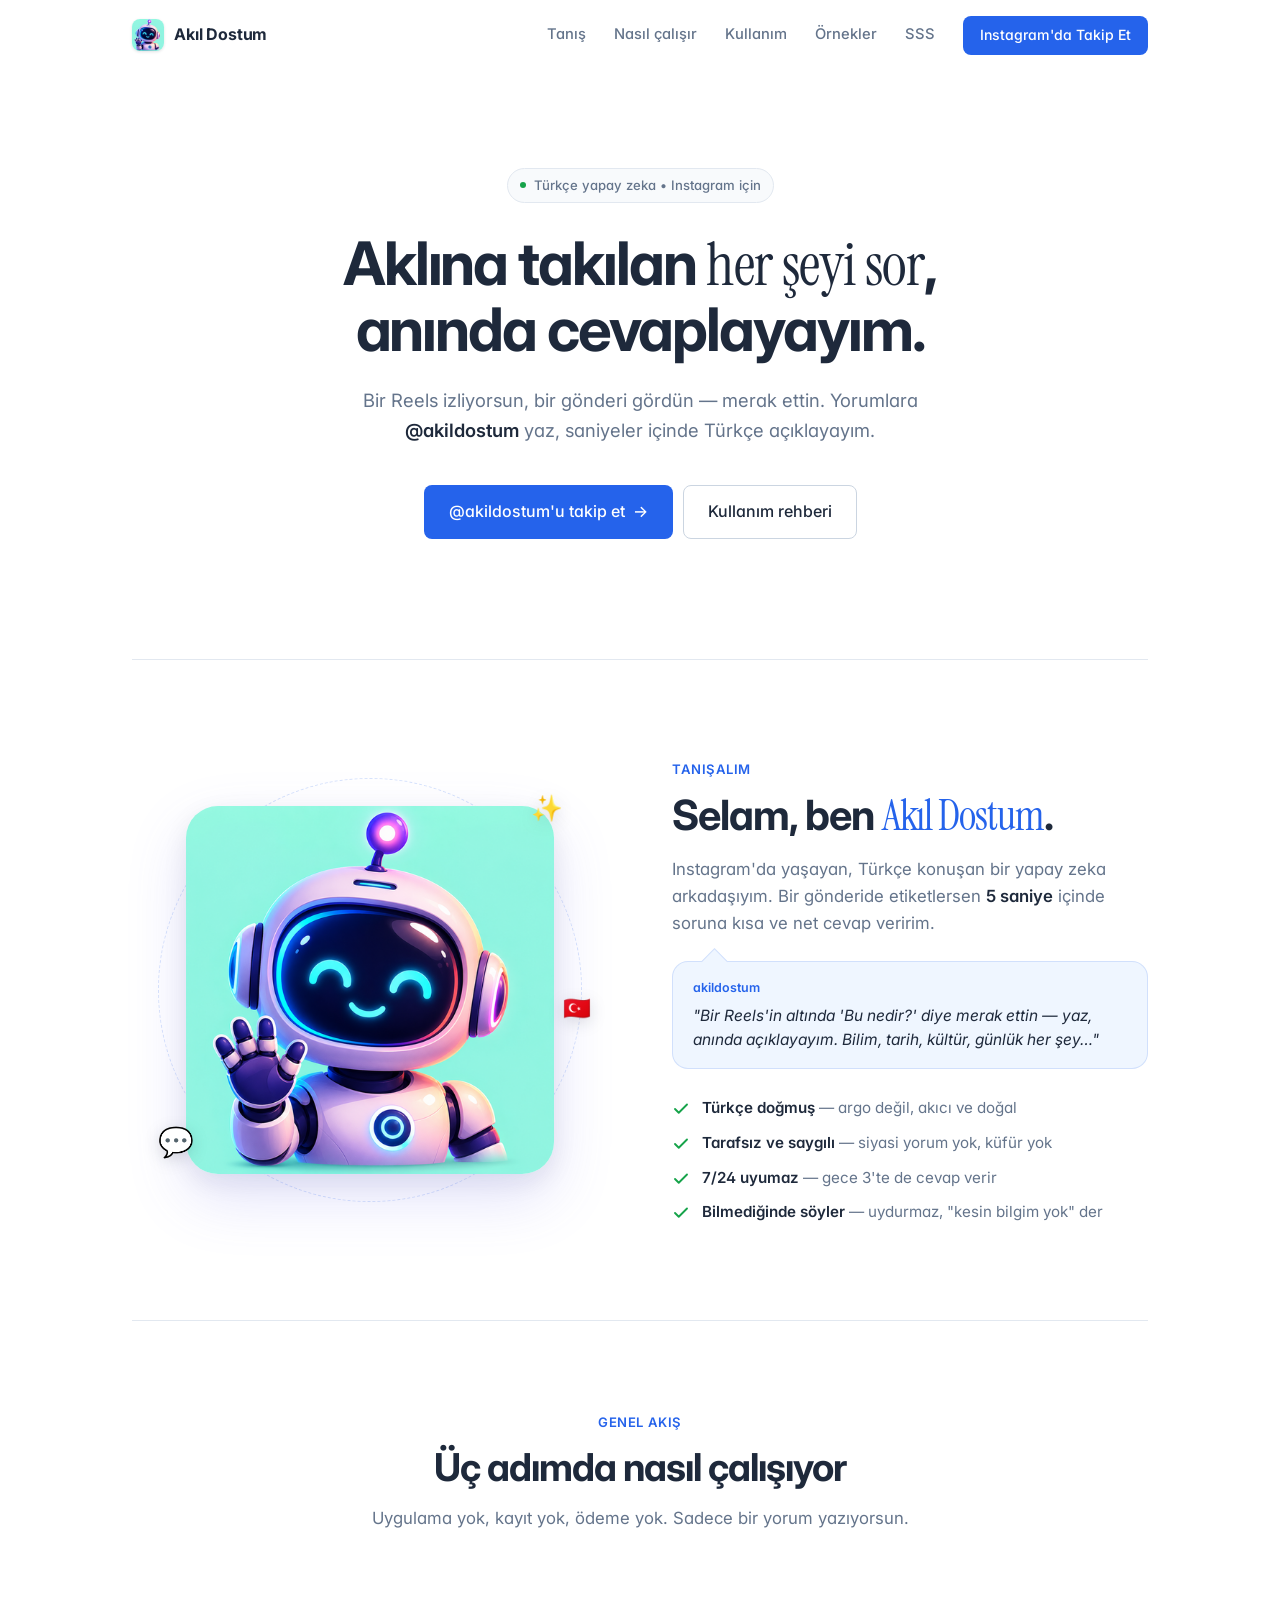
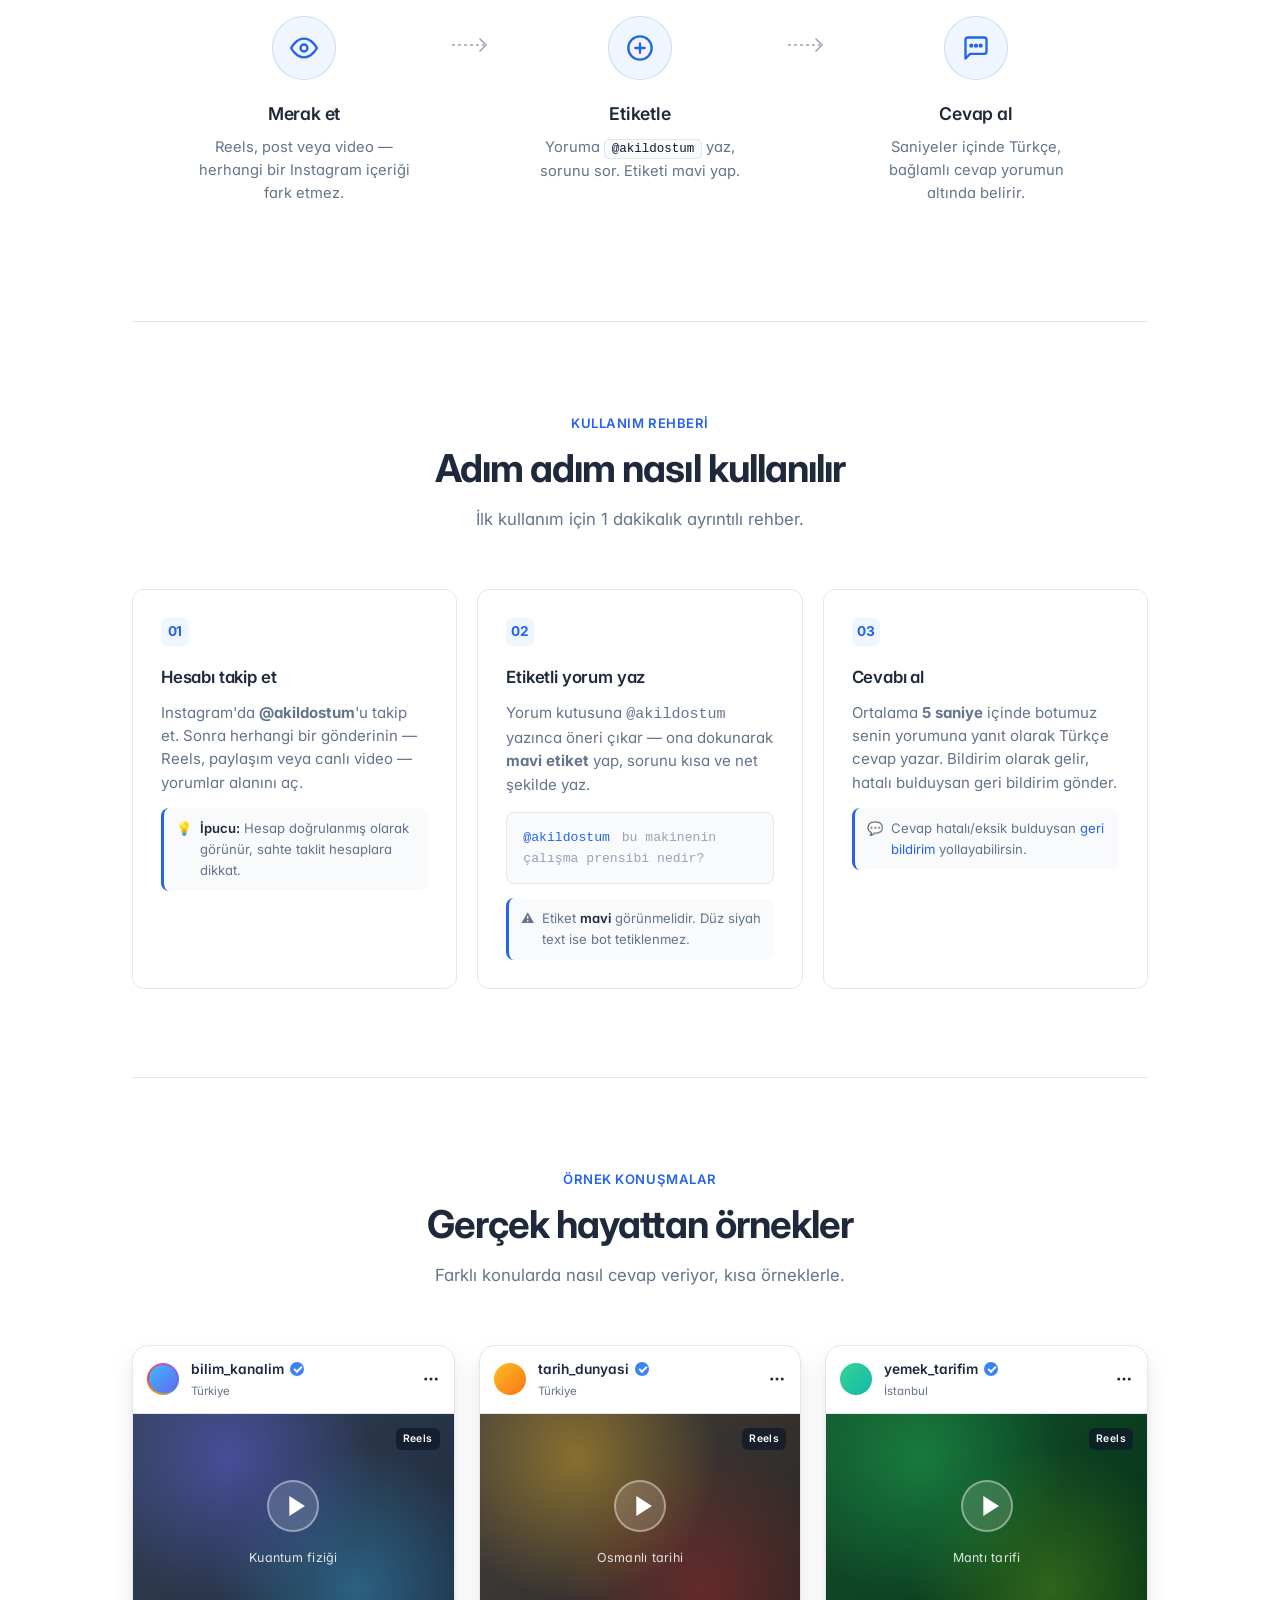
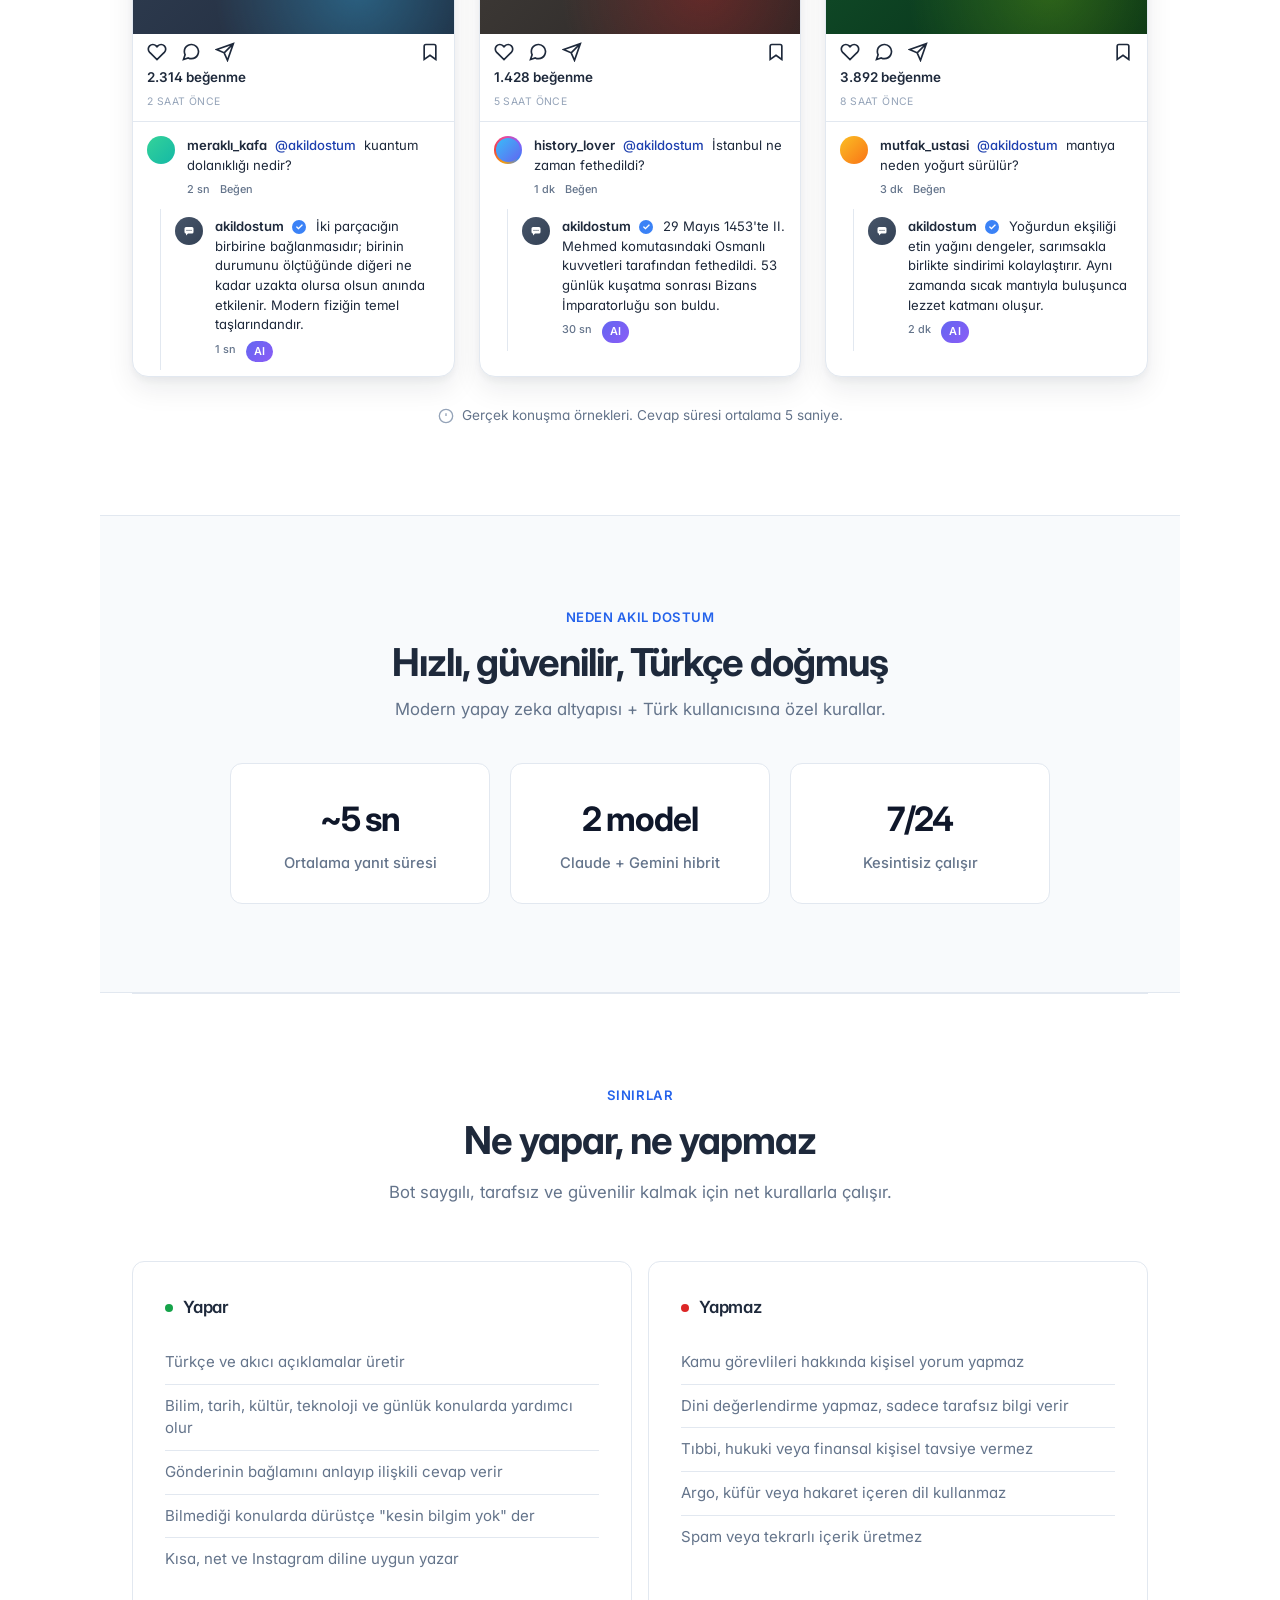
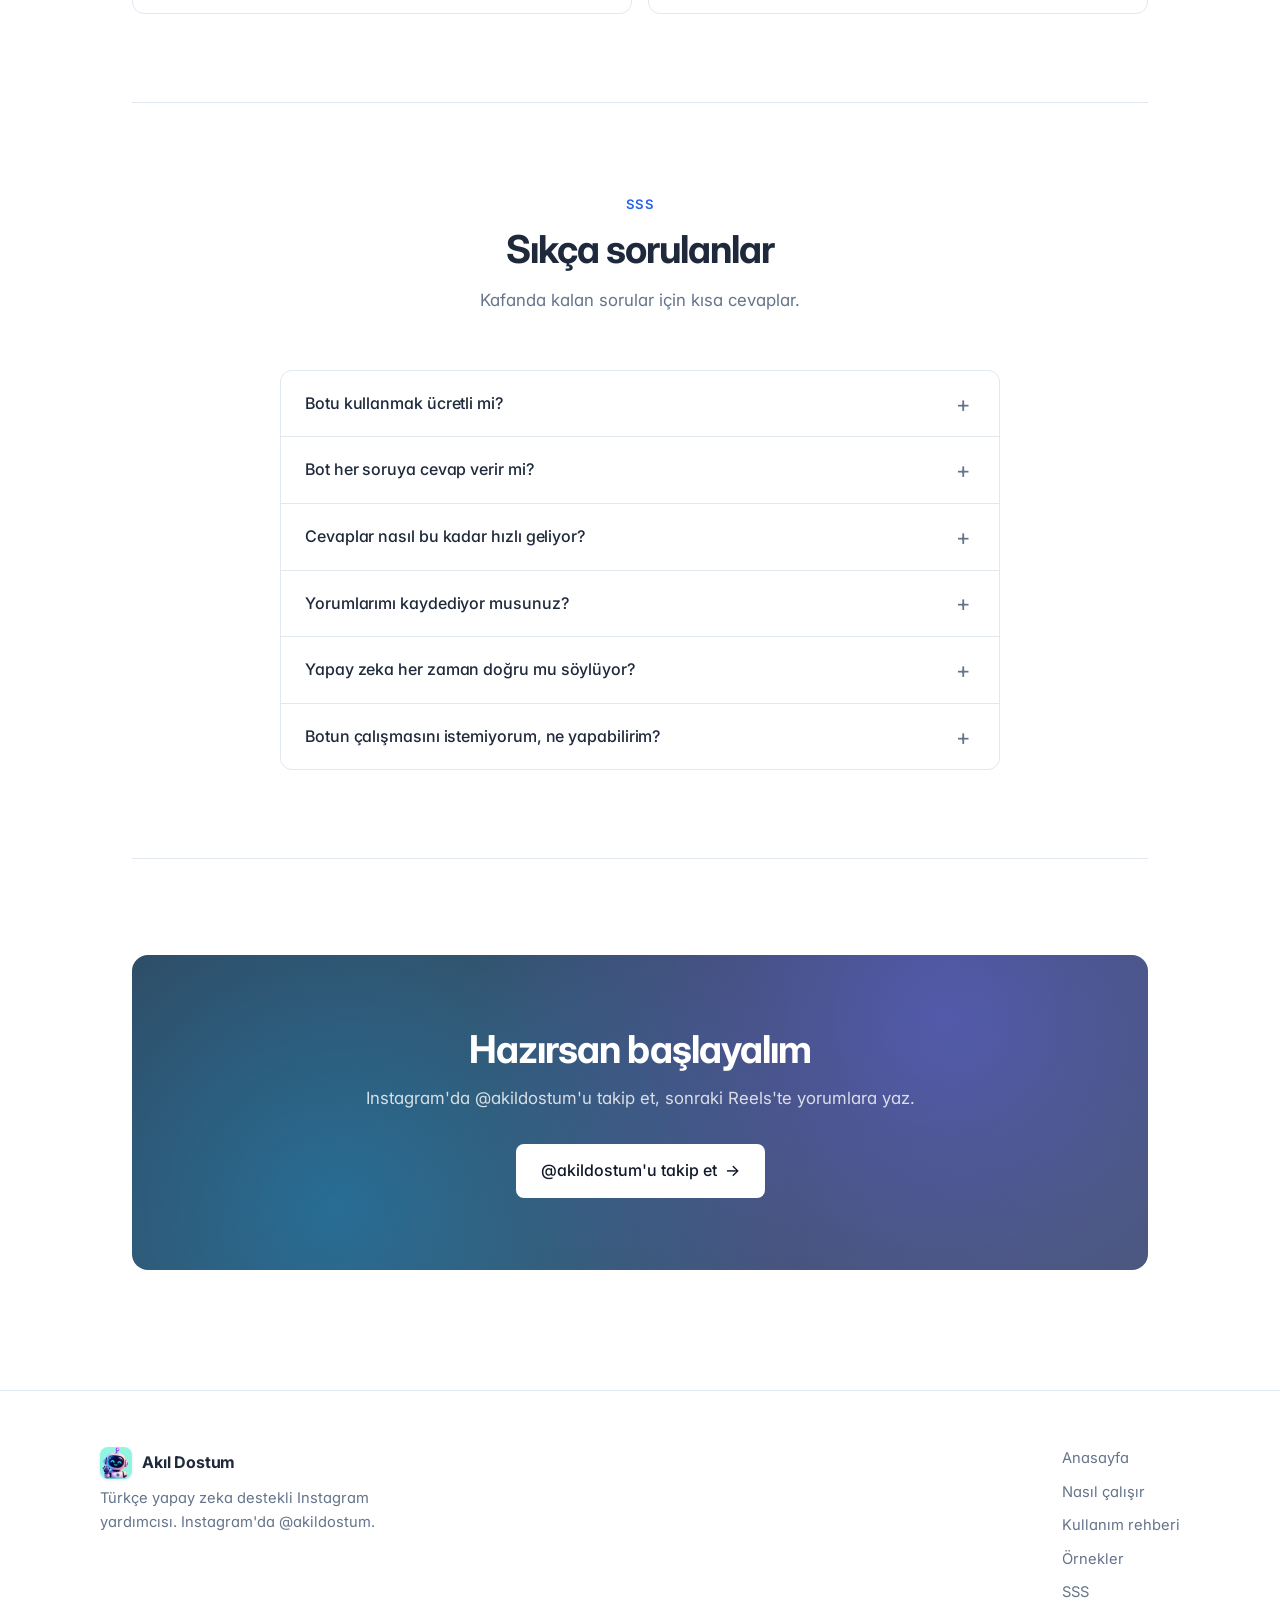
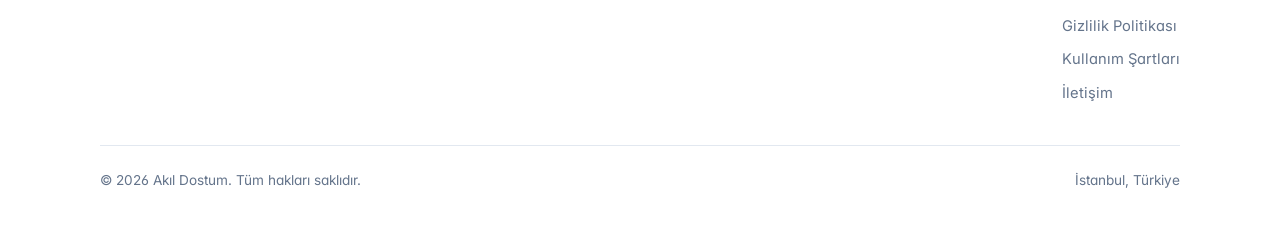
==== commit 24e1bbcc: "Add mascot intro section + robot favicon/logo across site - New 'Tanisalim' section after hero with " ====
--- a/index.html
+++ b/index.html
@@ -9,21 +9,24 @@
   <meta property="og:description" content="Bir gönderinin yorumlarında @akildostum etiketle, saniyeler içinde cevaplayalım." />
   <meta property="og:type" content="website" />
   <meta property="og:url" content="https://akildostum.com" />
-  <link rel="icon" type="image/svg+xml" href="/favicon.svg" />
+  <link rel="icon" type="image/png" sizes="32x32" href="/favicon-32.png" />
+  <link rel="icon" type="image/png" sizes="192x192" href="/favicon-192.png" />
+  <link rel="apple-touch-icon" href="/apple-touch-icon.png" />
+  <link rel="shortcut icon" href="/favicon.ico" />
   <link rel="stylesheet" href="/style.css" />
 </head>
 <body>
   <nav class="nav">
     <a href="/" class="brand">
-      <img src="/logo.svg" class="brand-logo" alt="" width="28" height="28">
+      <img src="/favicon-96.png" class="brand-logo" alt="" width="32" height="32">
       <span class="brand-name">Akıl Dostum</span>
     </a>
     <div class="nav-links">
+      <a href="#tanis">Tanış</a>
       <a href="#nasil">Nasıl çalışır</a>
       <a href="#kullanim">Kullanım</a>
       <a href="#ornekler">Örnekler</a>
       <a href="#sikca-sorulan">SSS</a>
-      <a href="/privacy.html">Gizlilik</a>
       <a href="https://www.instagram.com/akildostum?igsh=MXc4dTNrczE4OGdqZA%3D%3D&utm_source=qr" class="btn btn-primary">Instagram'da Takip Et</a>
     </div>
   </nav>
@@ -35,7 +38,7 @@
           <span class="dot"></span>
           Türkçe yapay zeka • Instagram için
         </span>
-        <h1>Aklına takılan her şeyi <em>sor</em>, anında cevaplayayım.</h1>
+        <h1>Aklına takılan <em>her şeyi sor</em>, anında cevaplayayım.</h1>
         <p class="lead">
           Bir Reels izliyorsun, bir gönderi gördün — merak ettin. Yorumlara
           <strong>@akildostum</strong> yaz, saniyeler içinde Türkçe açıklayayım.
@@ -45,6 +48,54 @@
             @akildostum'u takip et
           </a>
           <a href="#kullanim" class="btn btn-ghost btn-lg">Kullanım rehberi</a>
+        </div>
+      </div>
+    </section>
+
+    <section id="tanis" class="meet">
+      <div class="meet-grid">
+        <div class="meet-visual">
+          <div class="meet-orbit"></div>
+          <div class="meet-orbit meet-orbit-2"></div>
+          <div class="meet-glow"></div>
+          <img src="/akildostum_mascot_512.png" alt="Akıl Dostum maskotu" width="380" height="380" class="meet-img" />
+          <div class="meet-spark meet-spark-1">✨</div>
+          <div class="meet-spark meet-spark-2">💬</div>
+          <div class="meet-spark meet-spark-3">🇹🇷</div>
+        </div>
+
+        <div class="meet-content">
+          <span class="section-eyebrow">Tanışalım</span>
+          <h2>Selam, ben <em>Akıl Dostum</em>.</h2>
+          <p class="meet-lead">
+            Instagram'da yaşayan, Türkçe konuşan bir yapay zeka arkadaşıyım.
+            Bir gönderide etiketlersen <strong>5 saniye</strong> içinde
+            soruna kısa ve net cevap veririm.
+          </p>
+
+          <div class="meet-bubble">
+            <span class="meet-bubble-author">akildostum</span>
+            <p>"Bir Reels'in altında 'Bu nedir?' diye merak ettin — yaz, anında açıklayayım. Bilim, tarih, kültür, günlük her şey…"</p>
+          </div>
+
+          <ul class="meet-traits">
+            <li>
+              <svg width="18" height="18" viewBox="0 0 24 24" fill="none" stroke="currentColor" stroke-width="2.5" stroke-linecap="round" stroke-linejoin="round"><polyline points="20 6 9 17 4 12"/></svg>
+              <span><strong>Türkçe doğmuş</strong> — argo değil, akıcı ve doğal</span>
+            </li>
+            <li>
+              <svg width="18" height="18" viewBox="0 0 24 24" fill="none" stroke="currentColor" stroke-width="2.5" stroke-linecap="round" stroke-linejoin="round"><polyline points="20 6 9 17 4 12"/></svg>
+              <span><strong>Tarafsız ve saygılı</strong> — siyasi yorum yok, küfür yok</span>
+            </li>
+            <li>
+              <svg width="18" height="18" viewBox="0 0 24 24" fill="none" stroke="currentColor" stroke-width="2.5" stroke-linecap="round" stroke-linejoin="round"><polyline points="20 6 9 17 4 12"/></svg>
+              <span><strong>7/24 uyumaz</strong> — gece 3'te de cevap verir</span>
+            </li>
+            <li>
+              <svg width="18" height="18" viewBox="0 0 24 24" fill="none" stroke="currentColor" stroke-width="2.5" stroke-linecap="round" stroke-linejoin="round"><polyline points="20 6 9 17 4 12"/></svg>
+              <span><strong>Bilmediğinde söyler</strong> — uydurmaz, "kesin bilgim yok" der</span>
+            </li>
+          </ul>
         </div>
       </div>
     </section>
@@ -447,7 +498,7 @@
     <div class="footer-inner">
       <div class="footer-brand">
         <a href="/" class="brand">
-          <img src="/logo.svg" class="brand-logo" alt="" width="28" height="28">
+          <img src="/favicon-96.png" class="brand-logo" alt="" width="32" height="32">
           <span class="brand-name">Akıl Dostum</span>
         </a>
         <p>Türkçe yapay zeka destekli Instagram yardımcısı. Instagram'da @akildostum.</p>
--- a/style.css
+++ b/style.css
@@ -94,9 +94,12 @@
 .brand:hover { color: var(--text); }
 
 .brand-logo {
-  width: 28px;
-  height: 28px;
+  width: 32px;
+  height: 32px;
   display: block;
+  border-radius: 8px;
+  box-shadow: 0 1px 3px rgba(15, 23, 42, 0.12);
+  object-fit: cover;
 }
 
 .brand-name {
@@ -121,7 +124,7 @@
 
 .nav-links a.active { color: var(--text); }
 
-.nav-links a.btn { color: white; }
+.nav-links a.btn { color: white; padding: 7px 16px; font-size: 0.88rem; }
 .nav-links a.btn:hover { color: white; }
 
 /* -----------------------------------------------------------
@@ -288,6 +291,205 @@
   color: var(--text-muted);
   font-size: 1.05rem;
   line-height: 1.6;
+}
+
+/* -----------------------------------------------------------
+   MEET — mascot tanitim bolumu (hero sonrasi)
+   ----------------------------------------------------------- */
+.meet {
+  padding: 96px 0;
+  border-top: 1px solid var(--border);
+}
+
+.meet-grid {
+  display: grid;
+  grid-template-columns: 1fr 1fr;
+  gap: 64px;
+  align-items: center;
+  max-width: 1080px;
+  margin: 0 auto;
+}
+
+/* --- Sol: gorsel + dekorasyon --- */
+.meet-visual {
+  position: relative;
+  aspect-ratio: 1 / 1;
+  max-width: 460px;
+  margin: 0 auto;
+  display: flex;
+  align-items: center;
+  justify-content: center;
+}
+
+.meet-img {
+  position: relative;
+  z-index: 2;
+  width: 80%;
+  height: auto;
+  border-radius: 32px;
+  box-shadow:
+    0 24px 60px rgba(99, 102, 241, 0.18),
+    0 8px 24px rgba(15, 23, 42, 0.08);
+  animation: meetFloat 6s ease-in-out infinite;
+}
+
+@keyframes meetFloat {
+  0%, 100% { transform: translateY(0); }
+  50% { transform: translateY(-12px); }
+}
+
+.meet-orbit {
+  position: absolute;
+  inset: 4%;
+  border: 1.5px dashed rgba(37, 99, 235, 0.18);
+  border-radius: 50%;
+  z-index: 0;
+  animation: meetOrbit 30s linear infinite;
+}
+
+.meet-orbit-2 {
+  inset: 14%;
+  border-color: rgba(168, 85, 247, 0.15);
+  animation-duration: 22s;
+  animation-direction: reverse;
+}
+
+@keyframes meetOrbit {
+  to { transform: rotate(360deg); }
+}
+
+.meet-glow {
+  position: absolute;
+  inset: 18%;
+  background: radial-gradient(circle, rgba(99, 102, 241, 0.18), rgba(20, 184, 166, 0.08) 60%, transparent 80%);
+  border-radius: 50%;
+  z-index: 1;
+  filter: blur(20px);
+  animation: meetPulse 4s ease-in-out infinite;
+}
+
+@keyframes meetPulse {
+  0%, 100% { opacity: 0.6; transform: scale(1); }
+  50% { opacity: 0.9; transform: scale(1.08); }
+}
+
+/* Etrafa serpilmis emoji-spark'lar */
+.meet-spark {
+  position: absolute;
+  font-size: 1.6rem;
+  z-index: 3;
+  animation: meetFloat 5s ease-in-out infinite;
+  filter: drop-shadow(0 4px 8px rgba(15, 23, 42, 0.15));
+}
+
+.meet-spark-1 { top: 6%; right: 8%; animation-delay: 0.5s; }
+.meet-spark-2 { bottom: 12%; left: 4%; animation-delay: 1.2s; font-size: 1.8rem; }
+.meet-spark-3 { top: 50%; right: 2%; animation-delay: 2s; font-size: 1.4rem; }
+
+/* --- Sag: metin --- */
+.meet-content h2 {
+  font-size: clamp(1.8rem, 3.5vw, 2.6rem);
+  margin-bottom: 16px;
+  line-height: 1.15;
+}
+
+.meet-content h2 em {
+  font-style: normal;
+  font-family: var(--font-serif);
+  font-weight: 400;
+  color: var(--accent);
+}
+
+.meet-lead {
+  font-size: 1.05rem;
+  color: var(--text-muted);
+  line-height: 1.6;
+  margin-bottom: 24px;
+}
+
+.meet-lead strong {
+  color: var(--text);
+  font-weight: 600;
+}
+
+/* Konusma balonu - bot karakteri konusuyor gibi */
+.meet-bubble {
+  background: var(--accent-soft);
+  border: 1px solid rgba(37, 99, 235, 0.15);
+  border-radius: 16px;
+  padding: 16px 20px;
+  margin-bottom: 28px;
+  position: relative;
+}
+
+.meet-bubble::before {
+  content: "";
+  position: absolute;
+  top: -10px;
+  left: 32px;
+  width: 18px;
+  height: 18px;
+  background: var(--accent-soft);
+  border-top: 1px solid rgba(37, 99, 235, 0.15);
+  border-left: 1px solid rgba(37, 99, 235, 0.15);
+  transform: rotate(45deg);
+}
+
+.meet-bubble-author {
+  display: block;
+  font-size: 0.78rem;
+  font-weight: 600;
+  color: var(--accent);
+  margin-bottom: 6px;
+}
+
+.meet-bubble p {
+  font-size: 0.97rem;
+  color: var(--text);
+  line-height: 1.55;
+  font-style: italic;
+}
+
+/* Ozellikler listesi */
+.meet-traits {
+  list-style: none;
+  display: flex;
+  flex-direction: column;
+  gap: 12px;
+  padding: 0;
+}
+
+.meet-traits li {
+  display: flex;
+  align-items: flex-start;
+  gap: 12px;
+  font-size: 0.95rem;
+  color: var(--text-muted);
+  line-height: 1.5;
+}
+
+.meet-traits svg {
+  color: var(--success);
+  flex-shrink: 0;
+  margin-top: 3px;
+}
+
+.meet-traits strong {
+  color: var(--text);
+  font-weight: 600;
+}
+
+/* --- Responsive --- */
+@media (max-width: 820px) {
+  .meet { padding: 60px 0; }
+  .meet-grid {
+    grid-template-columns: 1fr;
+    gap: 40px;
+  }
+  .meet-visual { max-width: 320px; }
+  .meet-content { text-align: center; }
+  .meet-bubble::before { left: 50%; transform: translateX(-50%) rotate(45deg); }
+  .meet-traits li { text-align: left; }
 }
 
 /* -----------------------------------------------------------
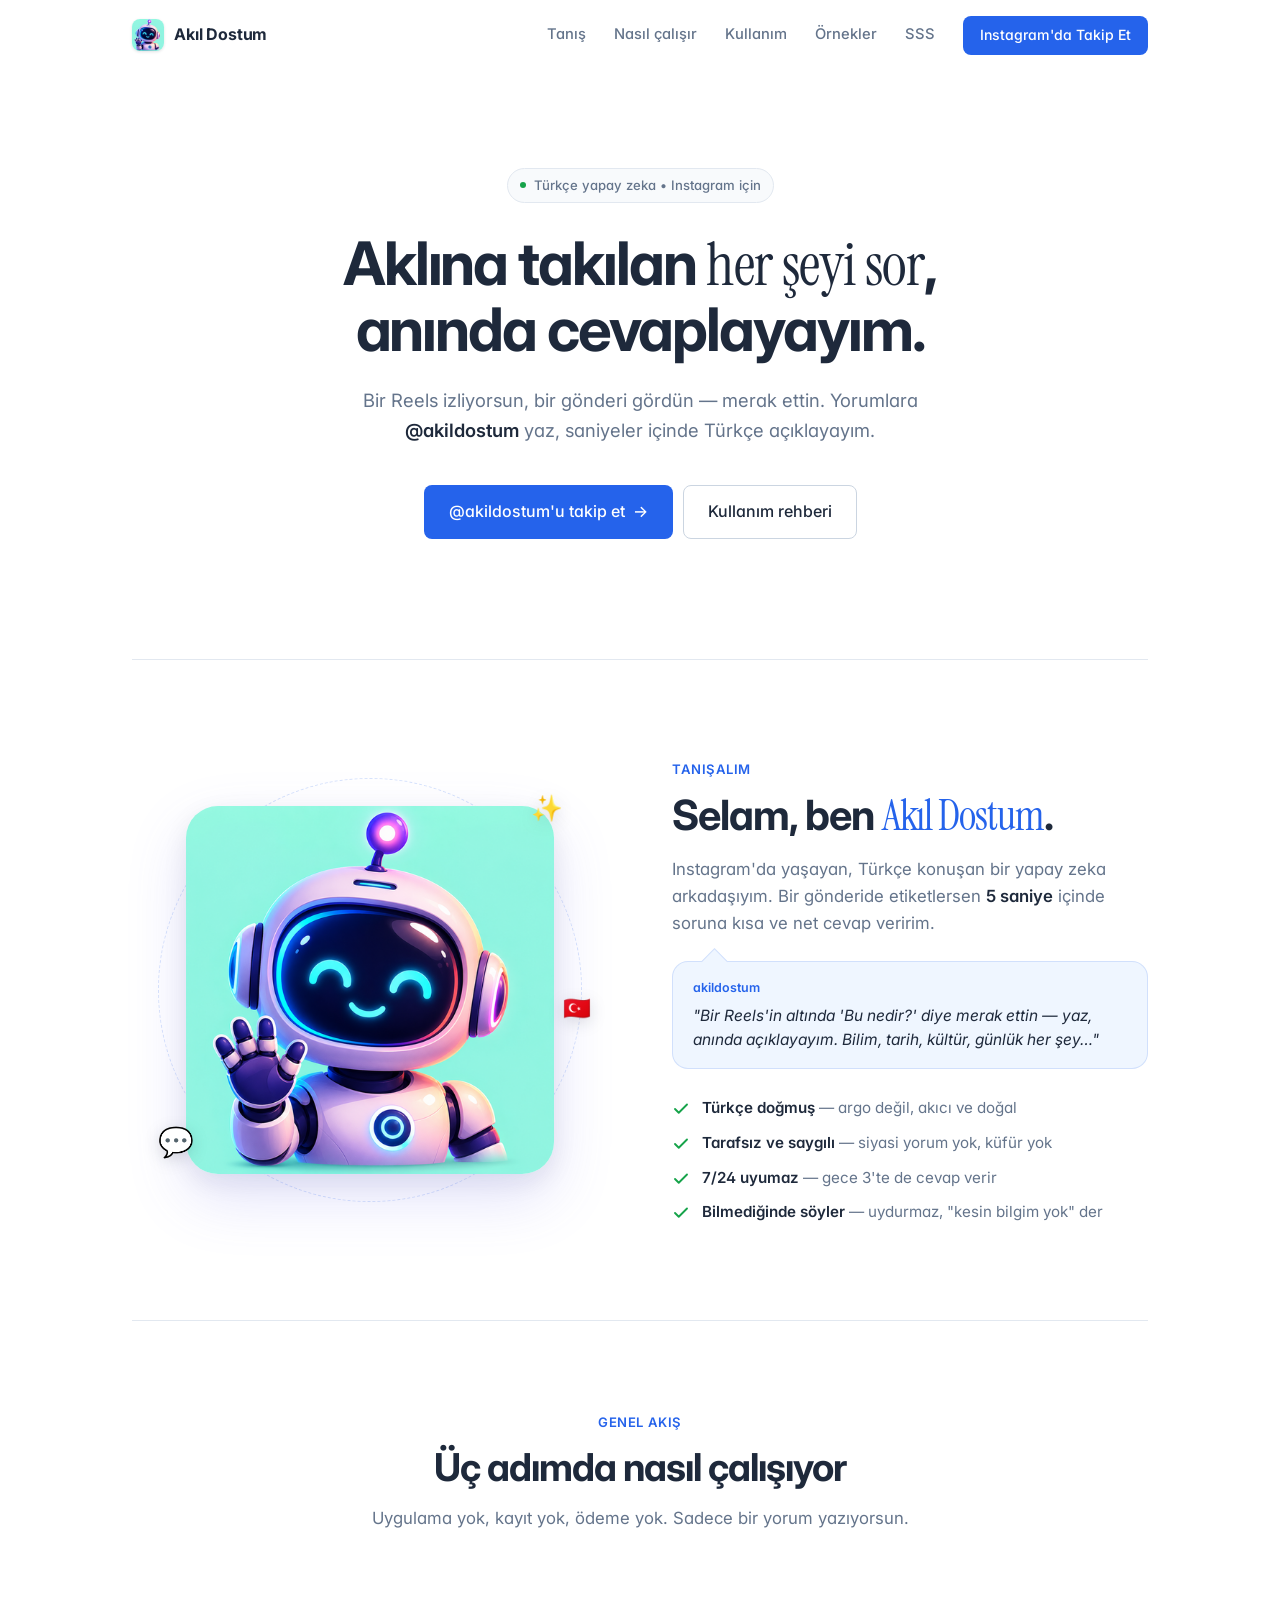
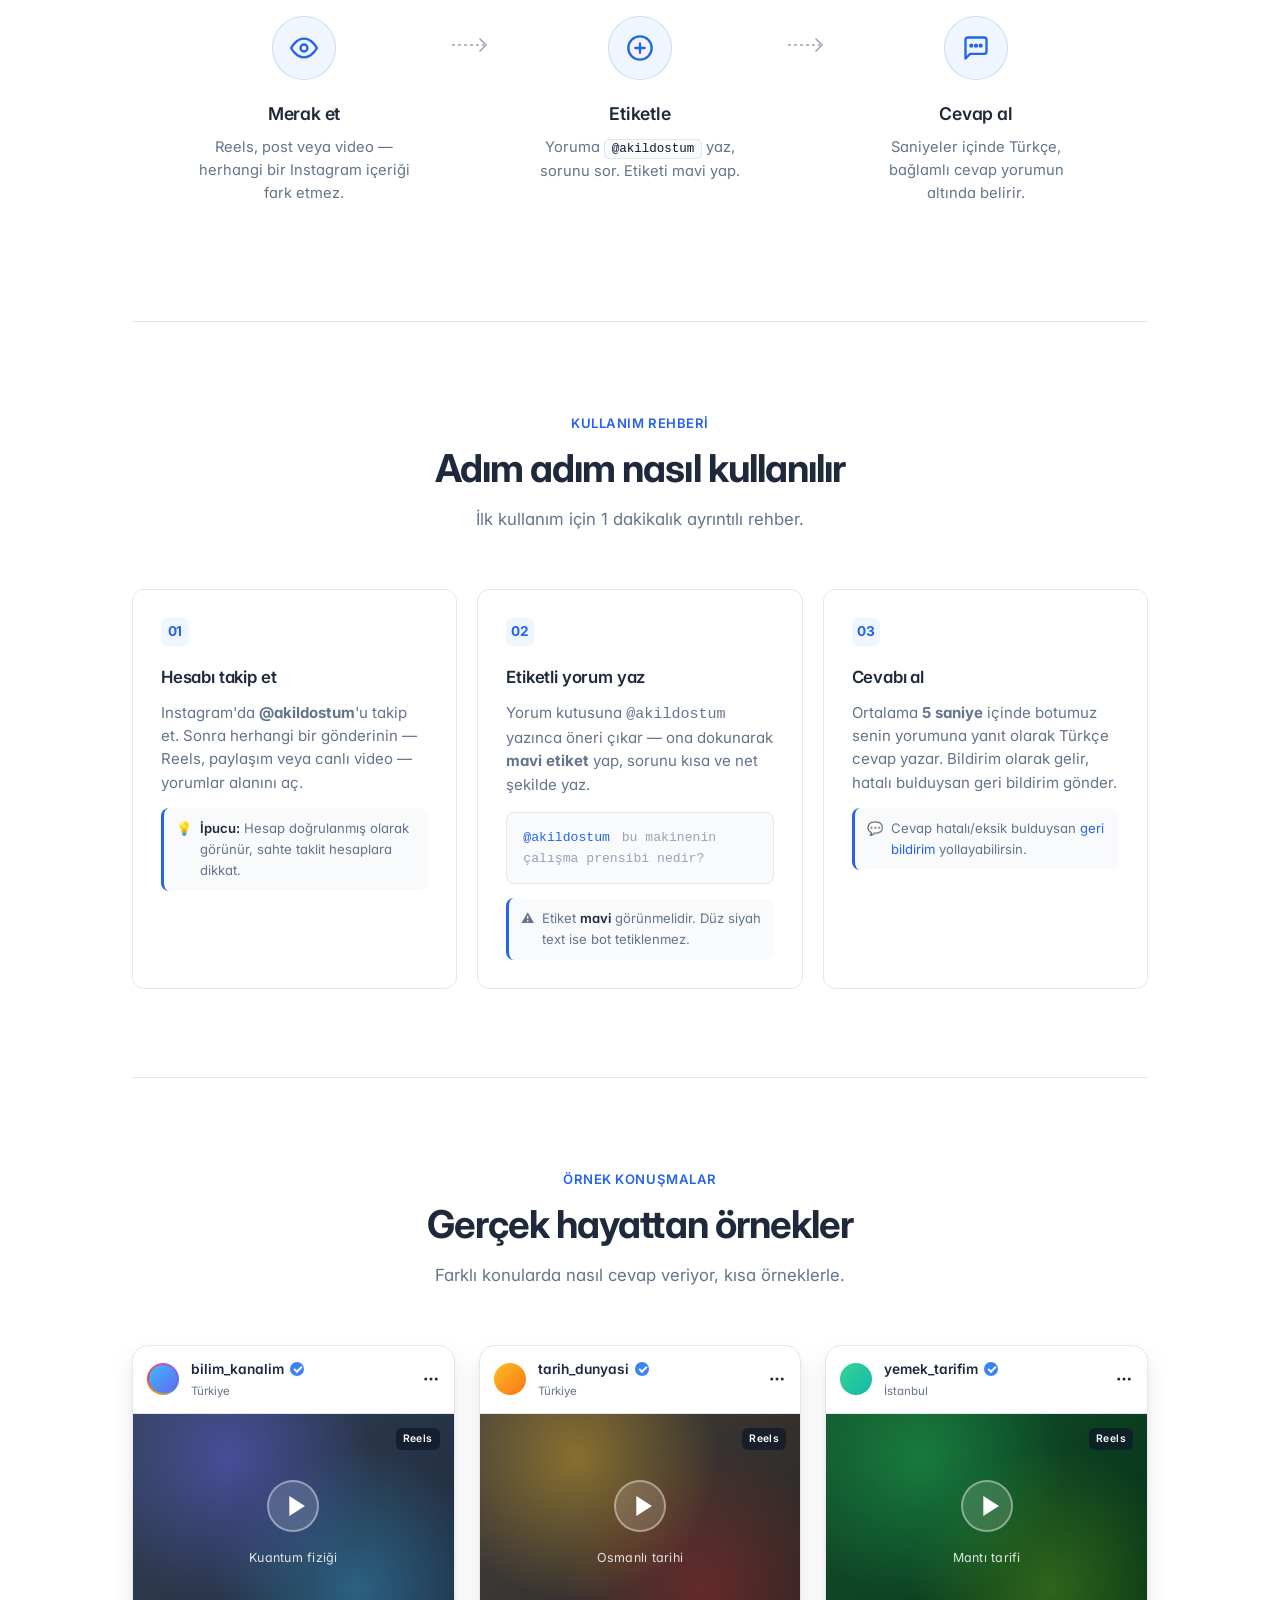
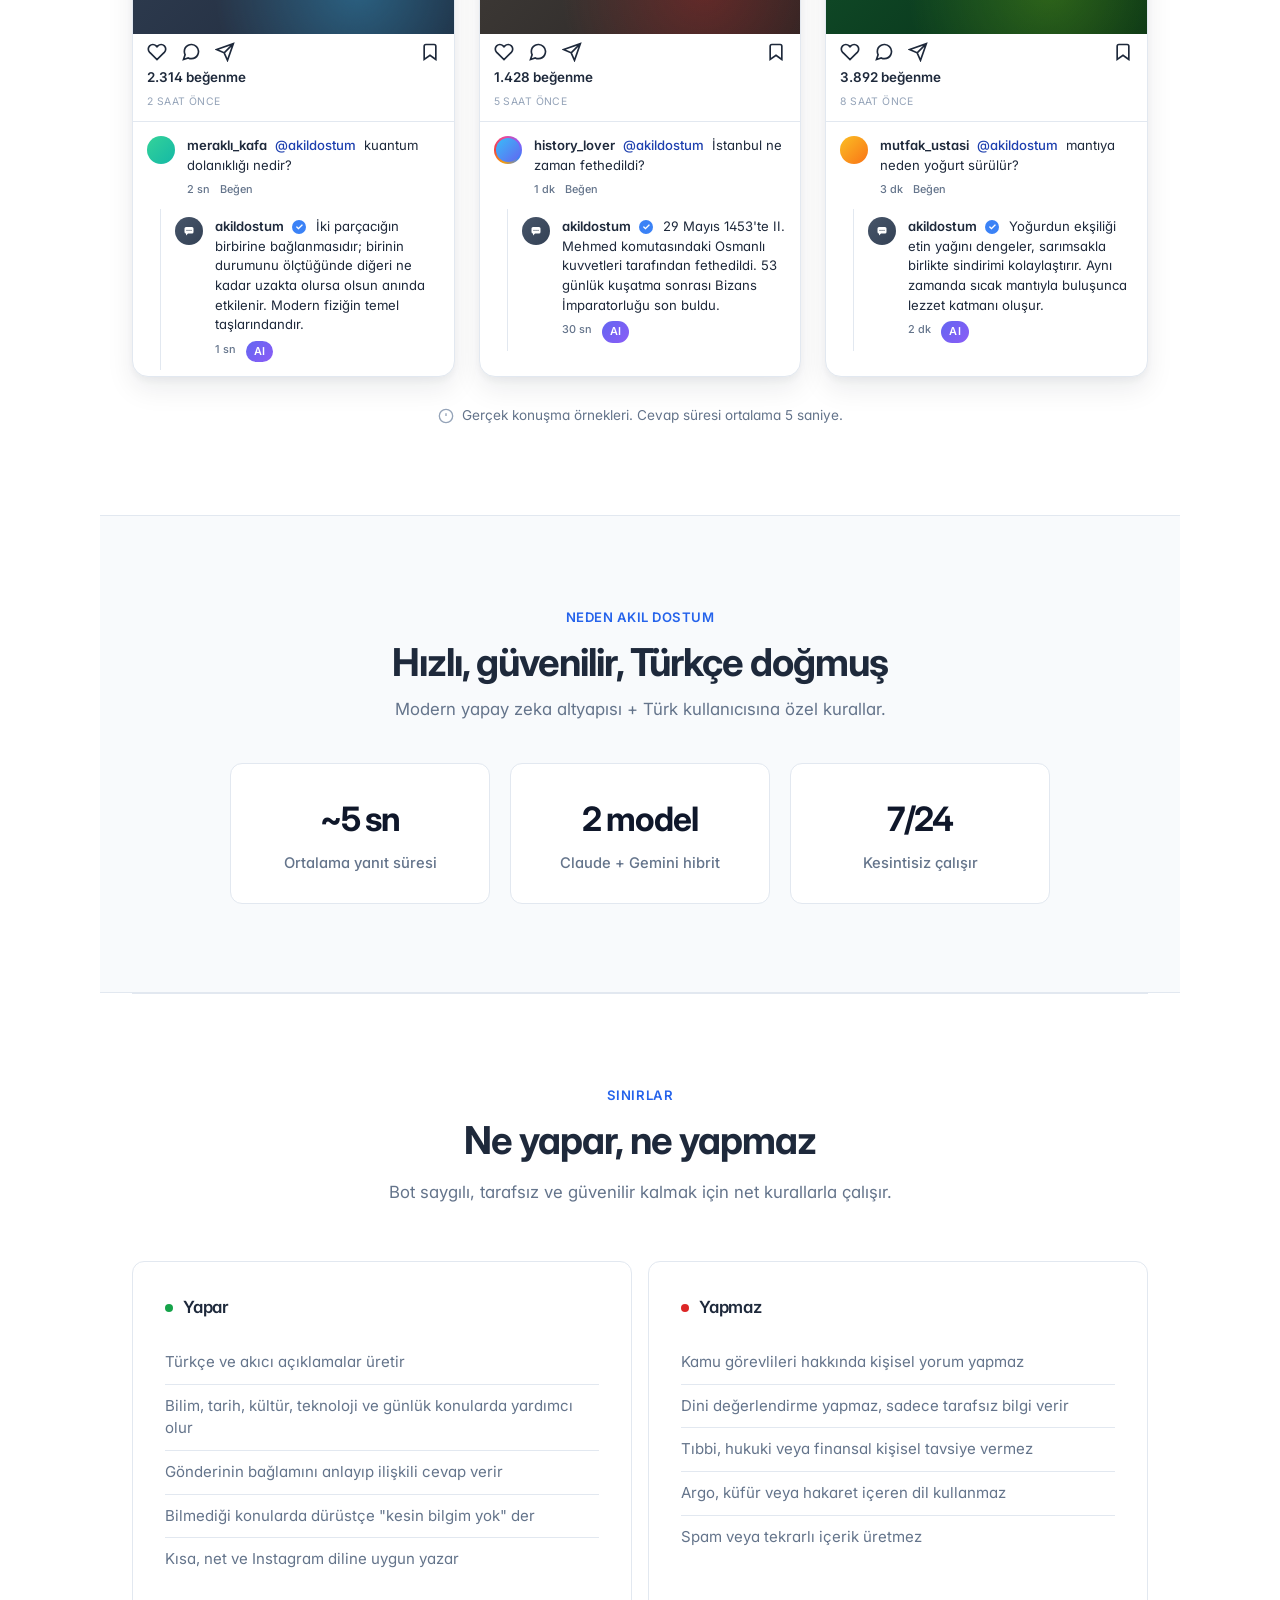
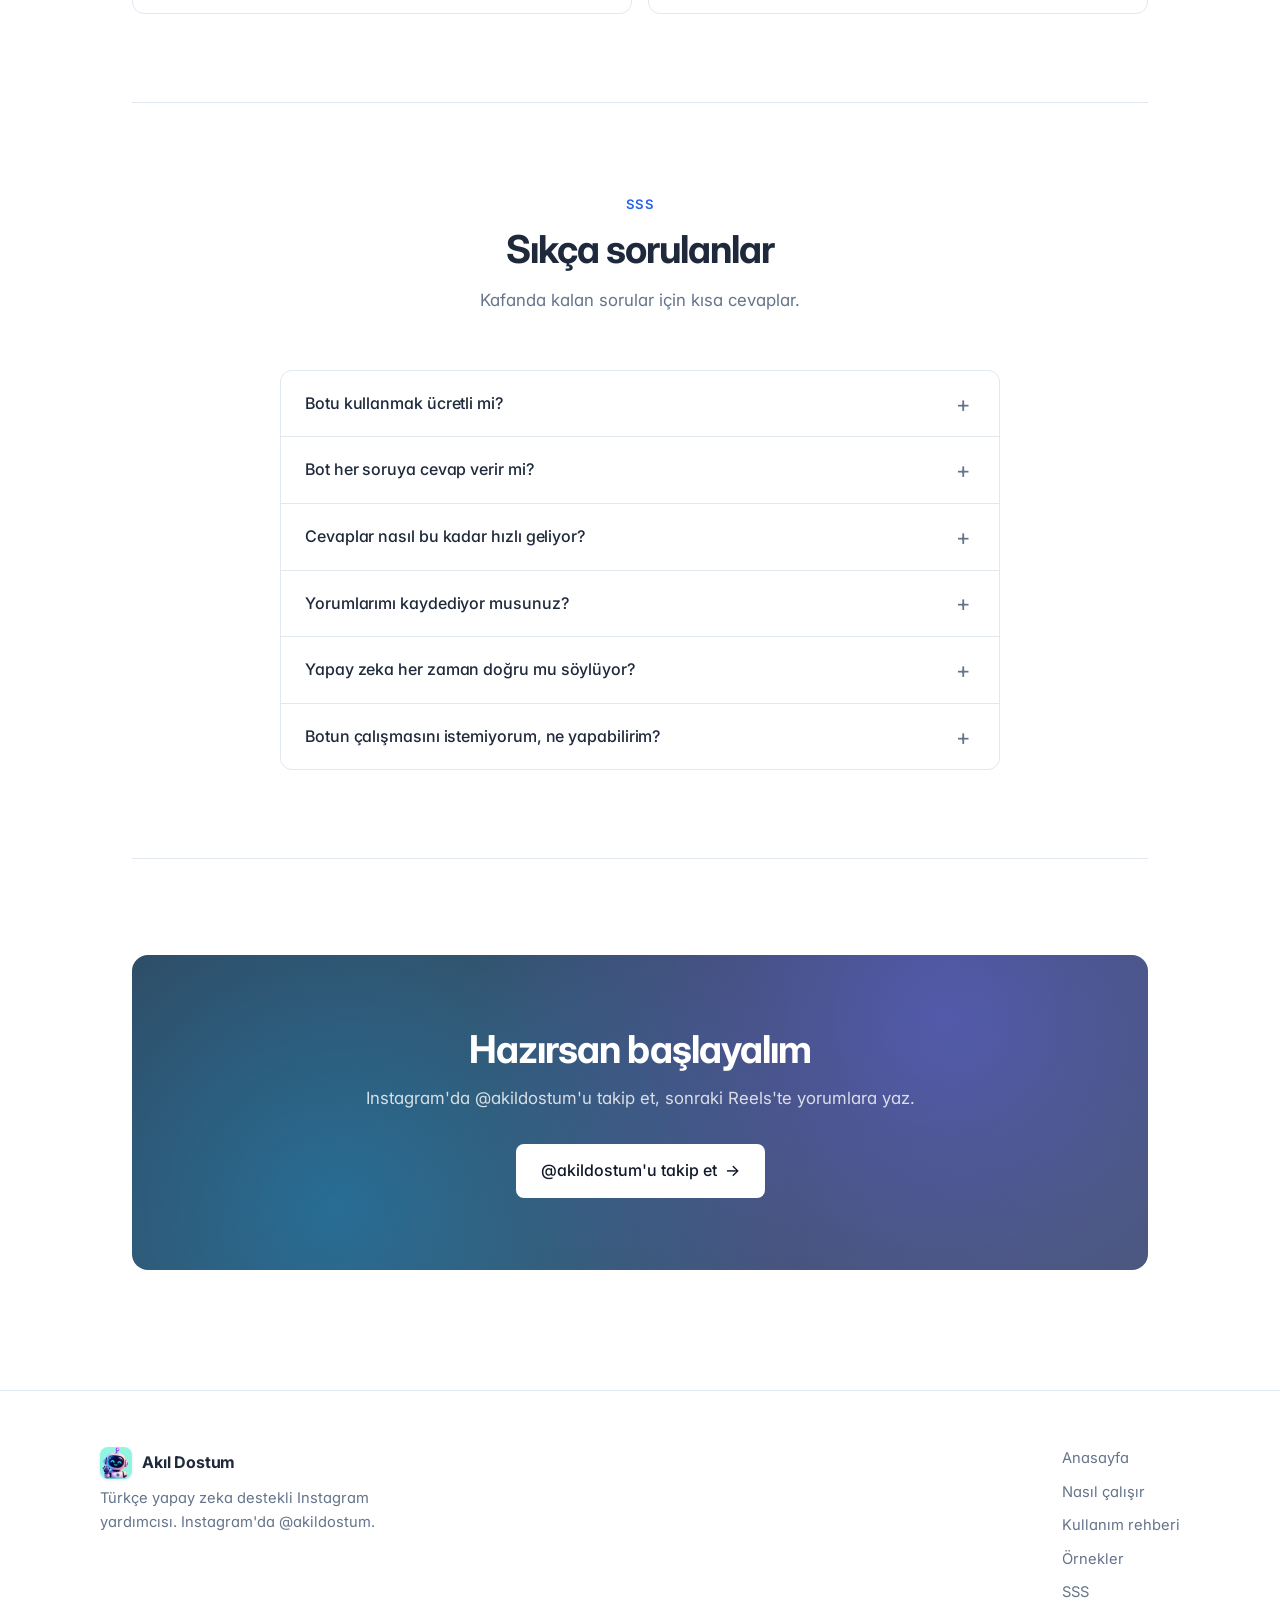
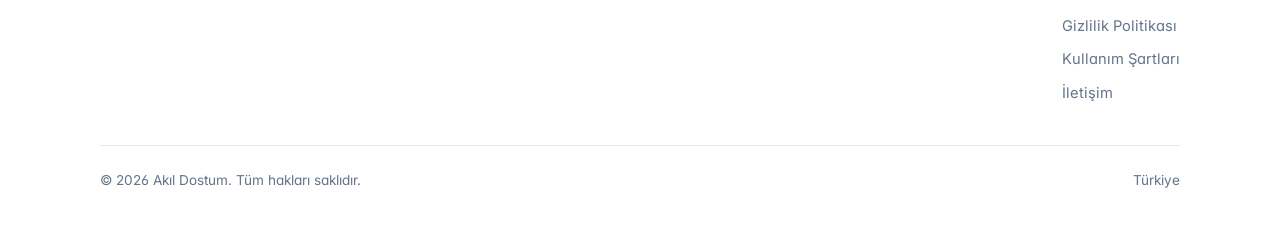
==== commit b1875cb2: "Anonymize location: remove specific city, keep only Türkiye" ====
--- a/index.html
+++ b/index.html
@@ -194,7 +194,7 @@
           <p>Ortalama <strong>5 saniye</strong> içinde botumuz senin yorumuna yanıt olarak Türkçe cevap yazar. Bildirim olarak gelir, hatalı bulduysan geri bildirim gönder.</p>
           <div class="guide-tip">
             <span>💬</span>
-            <span>Cevap hatalı/eksik bulduysan <a href="mailto:kesitbatuhanfurkan@gmail.com">geri bildirim</a> yollayabilirsin.</span>
+            <span>Cevap hatalı/eksik bulduysan <a href="mailto:galaxiskey@gmail.com">geri bildirim</a> yollayabilirsin.</span>
           </div>
         </article>
       </div>
@@ -478,7 +478,7 @@
         </details>
         <details class="faq-item">
           <summary>Botun çalışmasını istemiyorum, ne yapabilirim?</summary>
-          <p>Instagram'da @akildostum hesabını engelleyebilirsin; o andan itibaren yorumlarına yanıt verilmez. Ayrıca <a href="mailto:kesitbatuhanfurkan@gmail.com">e-posta</a> ile veri silme talebinde bulunabilirsin (KVKK Madde 11).</p>
+          <p>Instagram'da @akildostum hesabını engelleyebilirsin; o andan itibaren yorumlarına yanıt verilmez. Ayrıca <a href="mailto:galaxiskey@gmail.com">e-posta</a> ile veri silme talebinde bulunabilirsin (KVKK Madde 11).</p>
         </details>
       </div>
     </section>
@@ -511,12 +511,12 @@
         <a href="#sikca-sorulan">SSS</a>
         <a href="/privacy.html">Gizlilik Politikası</a>
         <a href="/terms.html">Kullanım Şartları</a>
-        <a href="mailto:kesitbatuhanfurkan@gmail.com">İletişim</a>
+        <a href="mailto:galaxiskey@gmail.com">İletişim</a>
       </div>
     </div>
     <div class="footer-bottom">
       <span class="muted">© 2026 Akıl Dostum. Tüm hakları saklıdır.</span>
-      <span class="muted">İstanbul, Türkiye</span>
+      <span class="muted">Türkiye</span>
     </div>
   </footer>
 
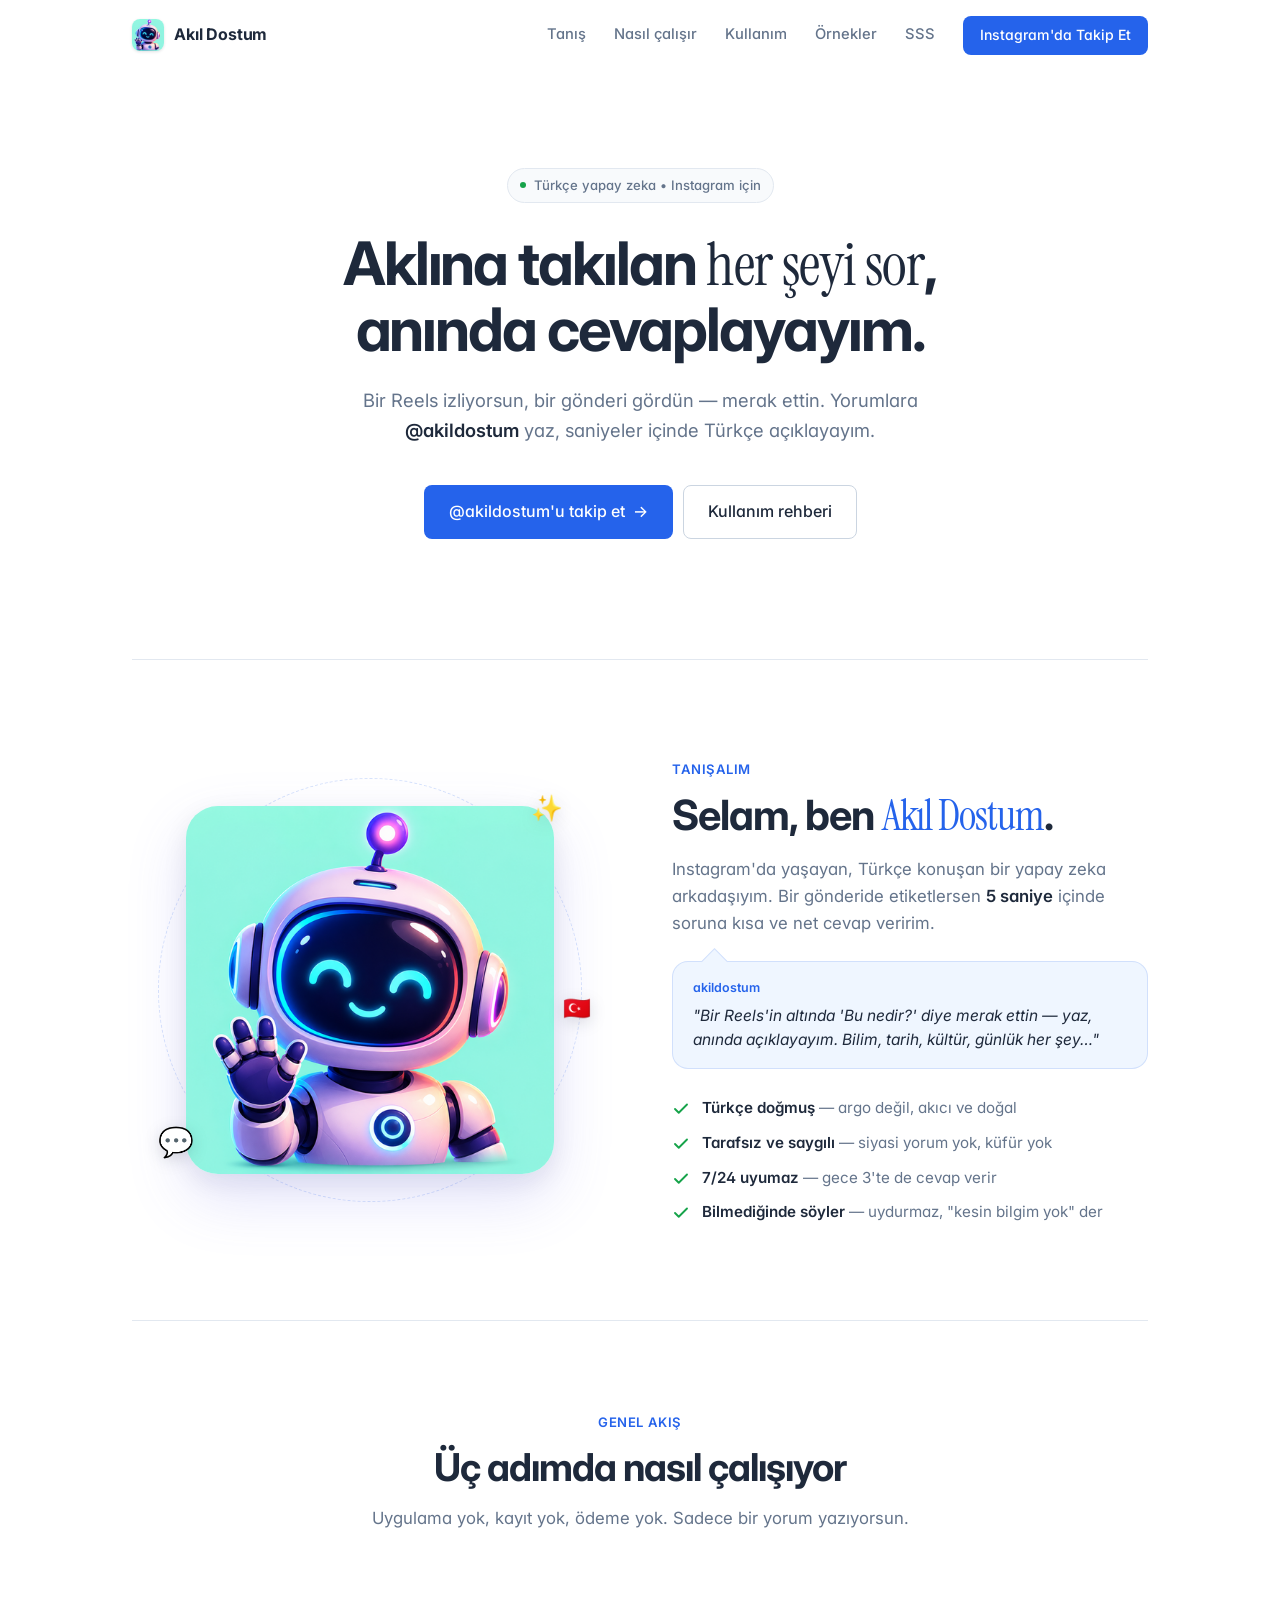
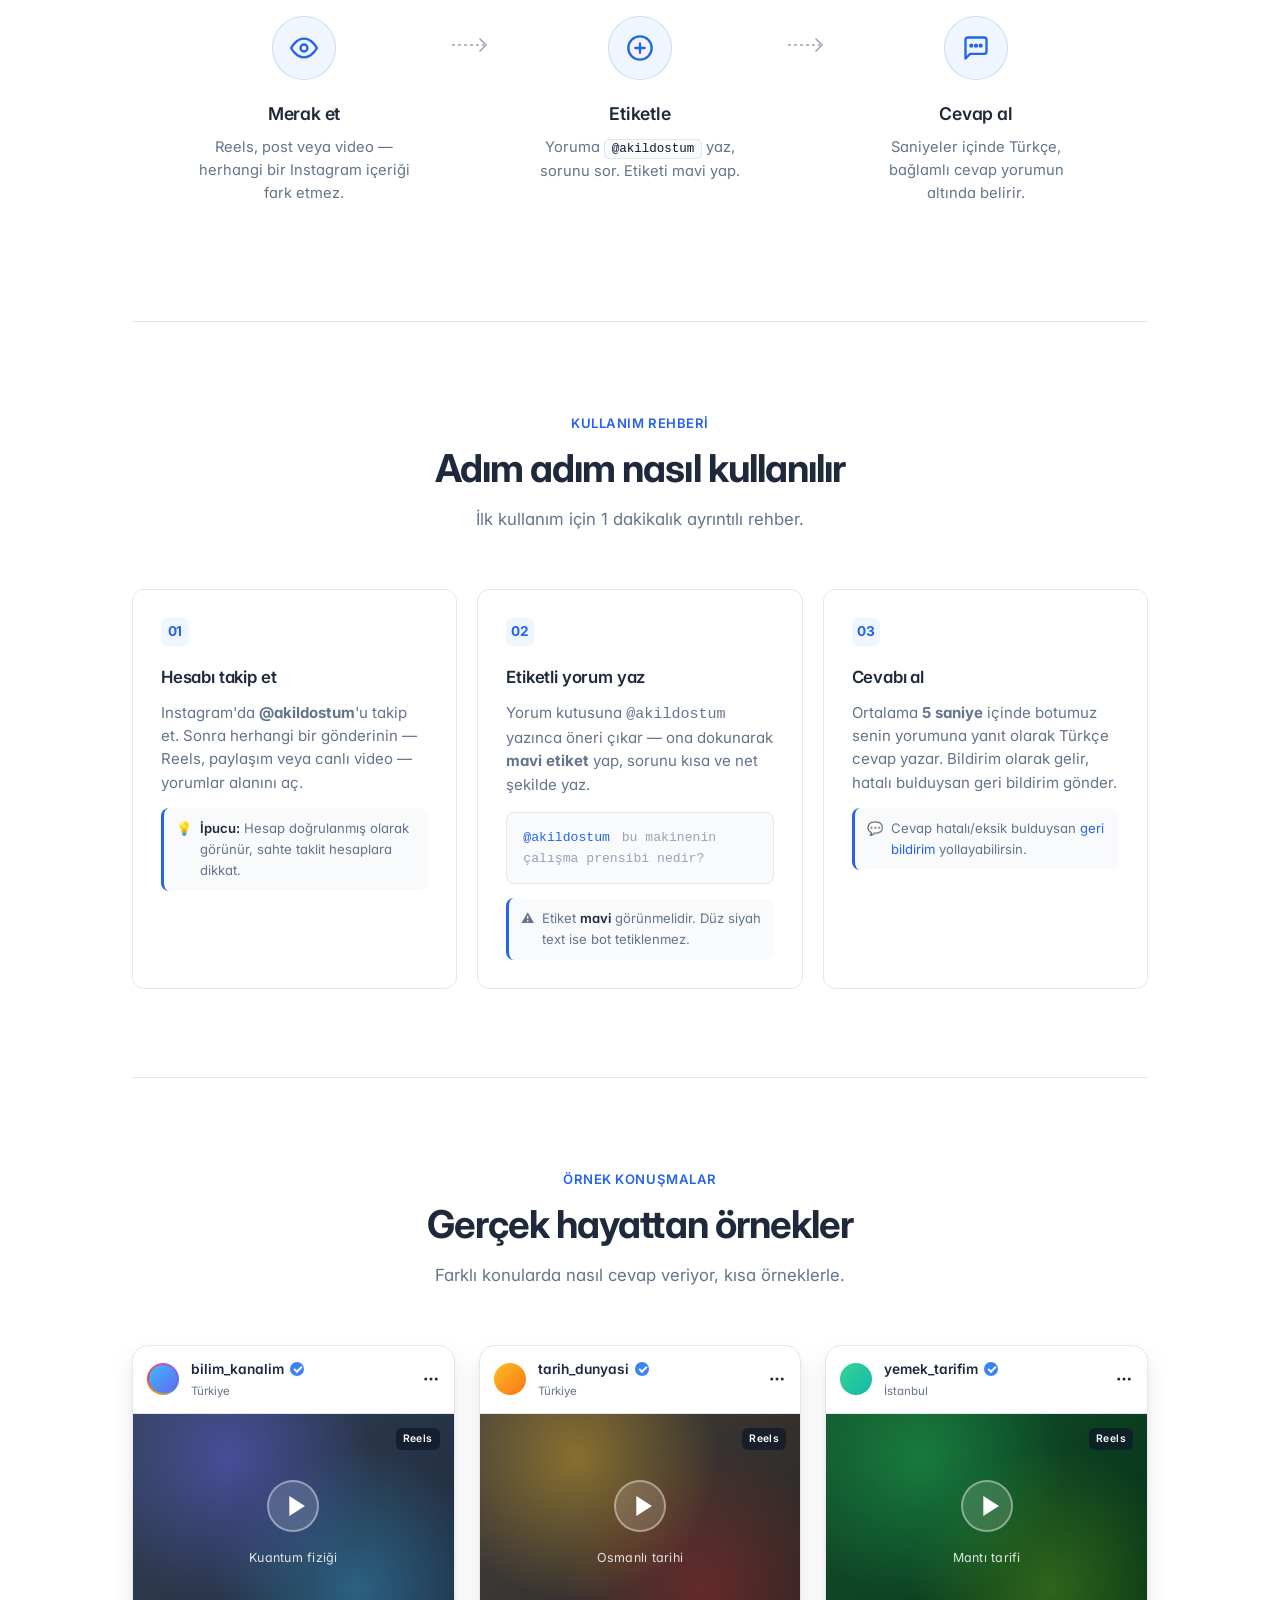
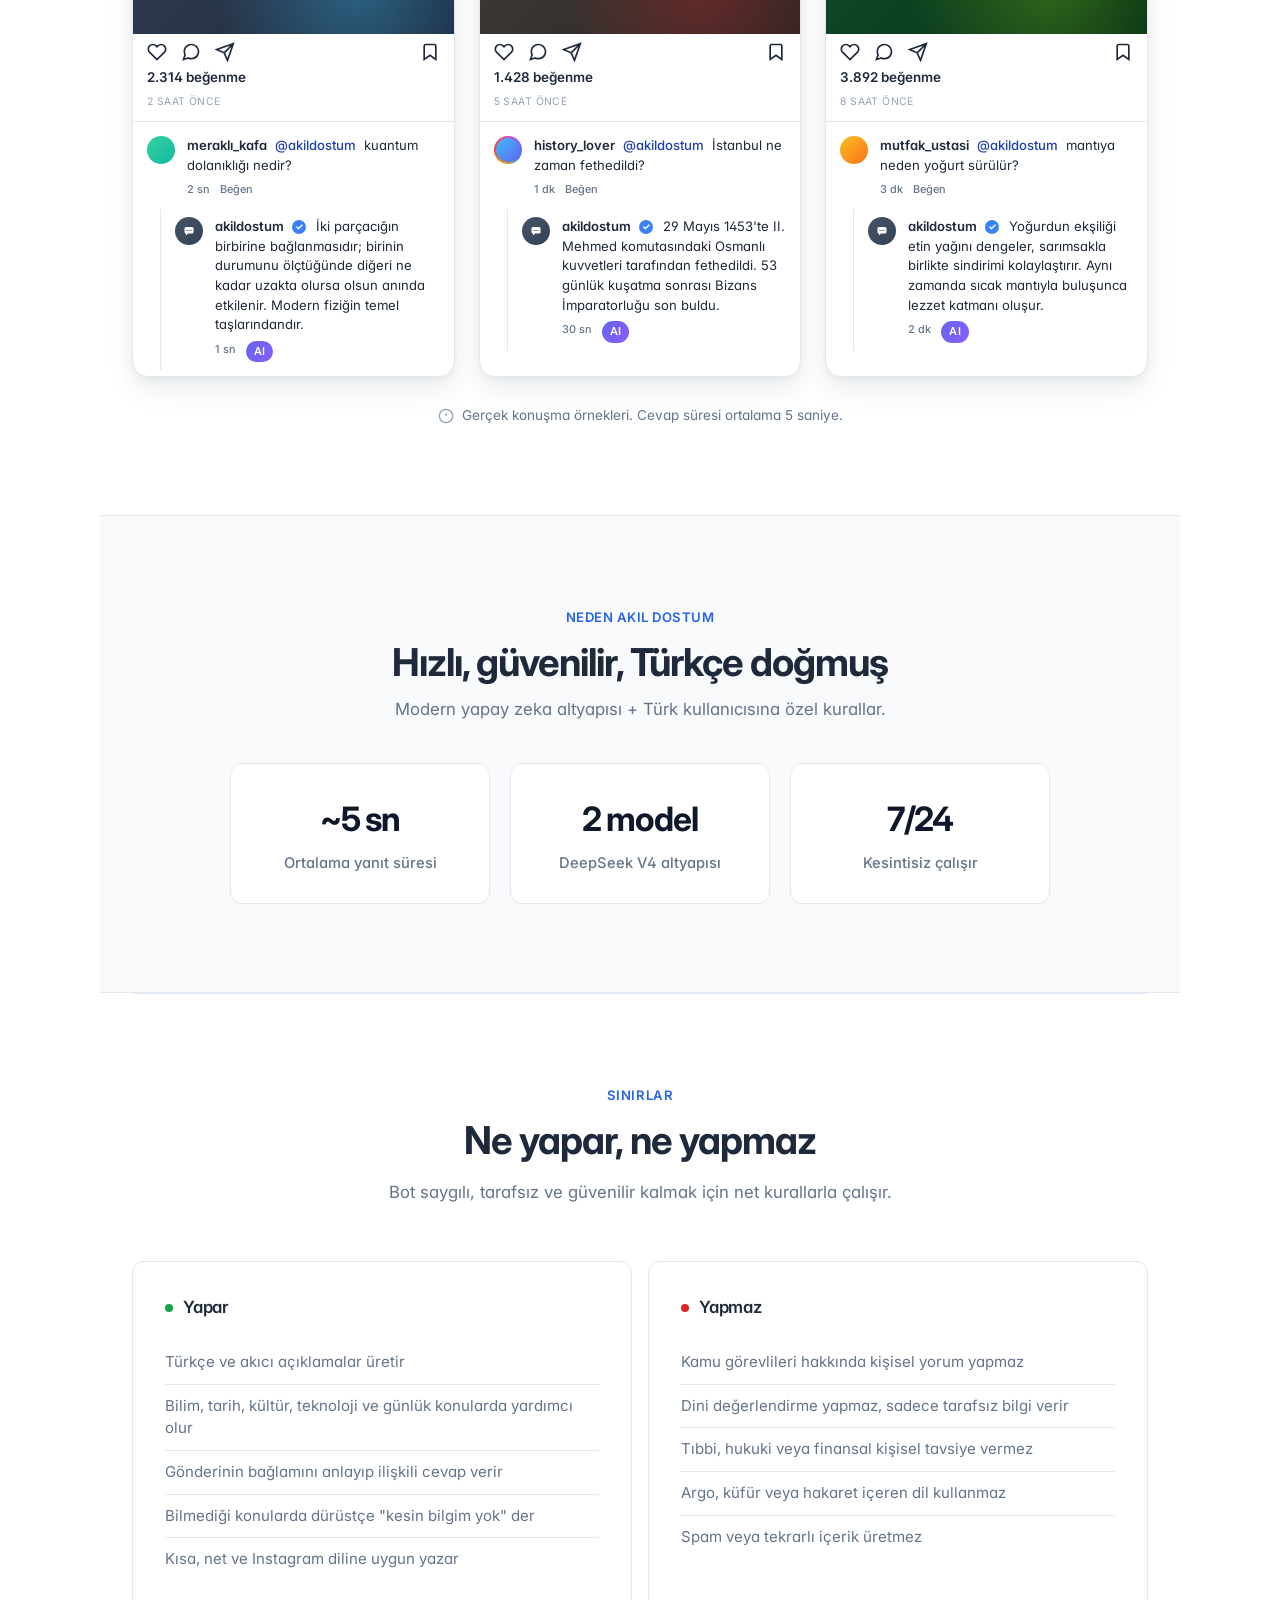
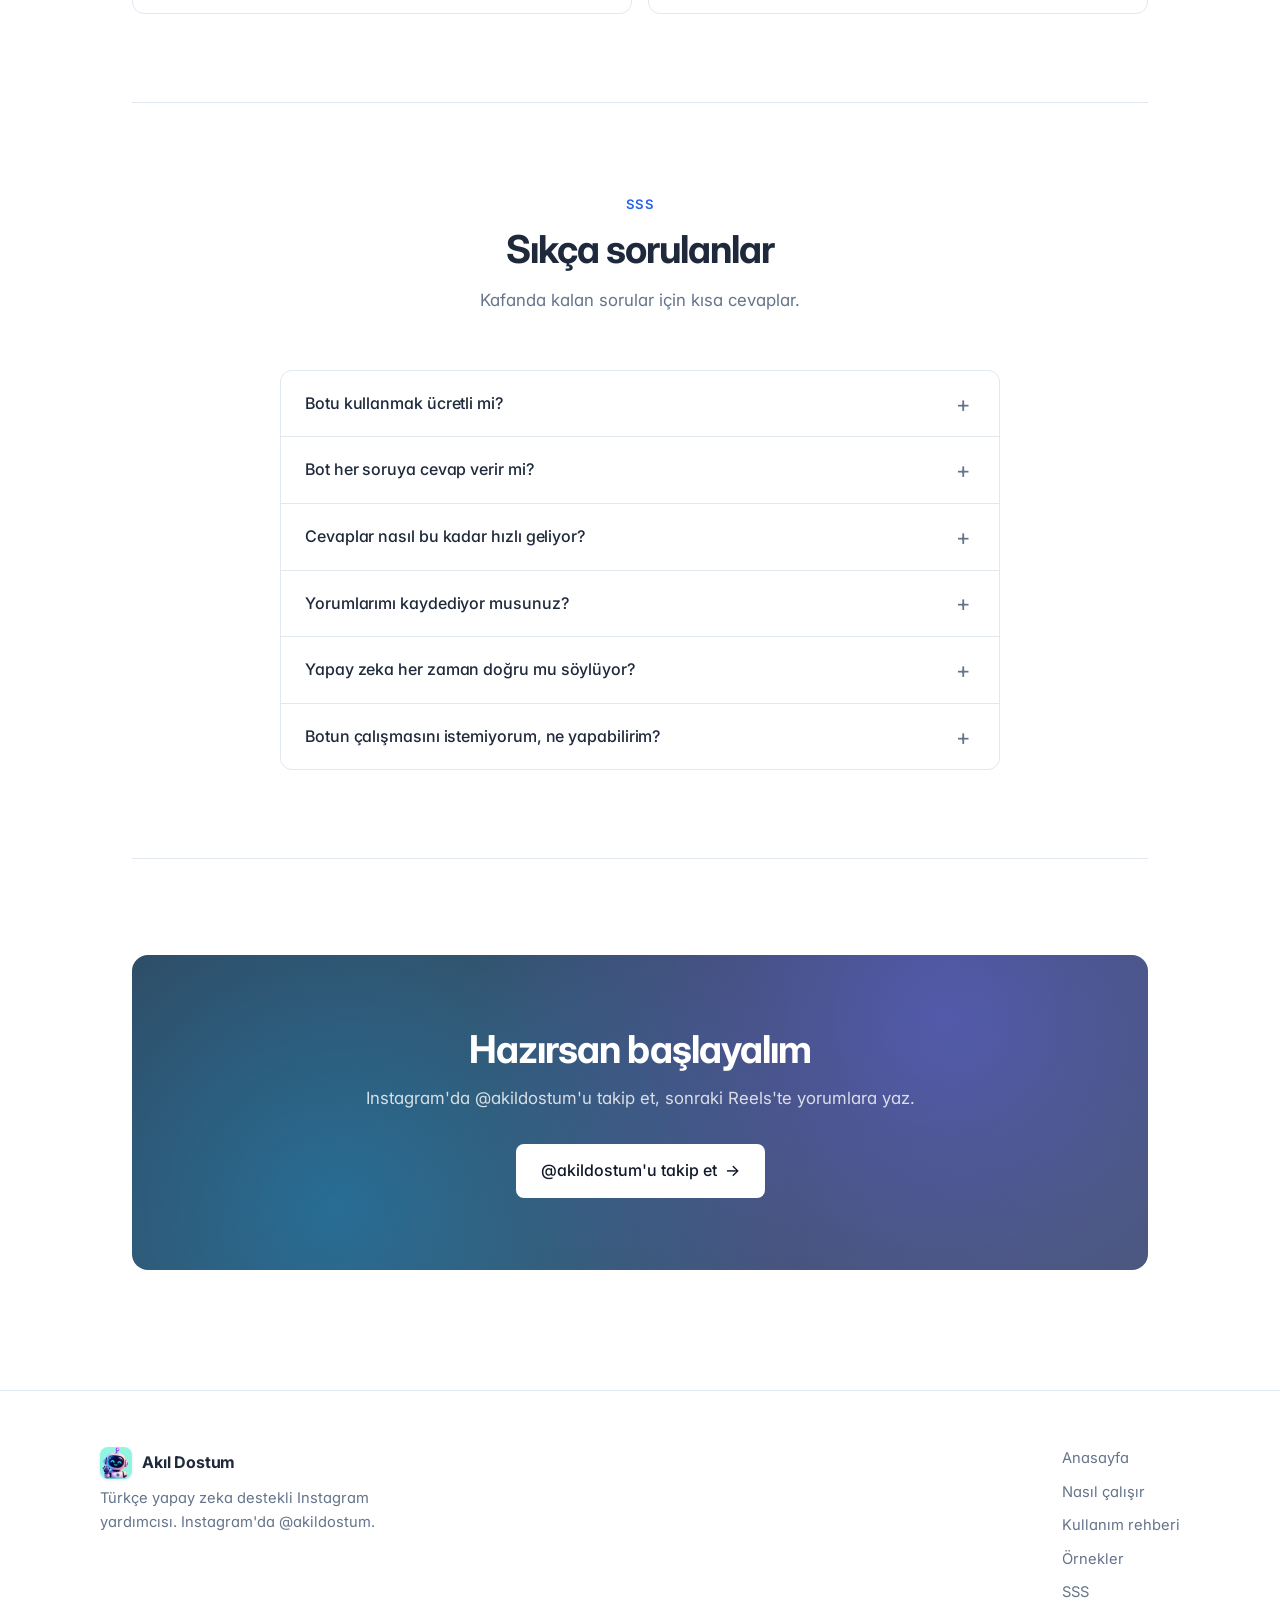
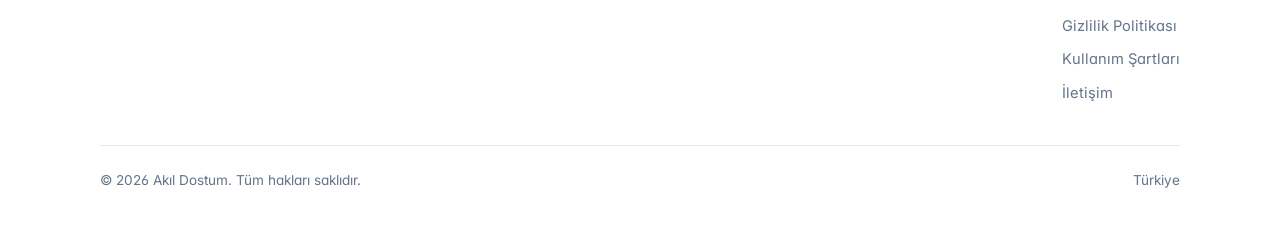
==== commit 269290c0: "Switch AI provider to DeepSeek in privacy/terms/site copy" ====
--- a/index.html
+++ b/index.html
@@ -410,7 +410,7 @@
         </div>
         <div class="trust-item">
           <div class="num">2 model</div>
-          <div class="label">Claude + Gemini hibrit</div>
+          <div class="label">DeepSeek V4 altyapısı</div>
         </div>
         <div class="trust-item">
           <div class="num">7/24</div>
@@ -466,7 +466,7 @@
         </details>
         <details class="faq-item">
           <summary>Cevaplar nasıl bu kadar hızlı geliyor?</summary>
-          <p>Botun arkasında iki yapay zeka modelini birlikte kullanan bir router var: kısa ve basit sorular için Google Gemini, daha derin ve analitik sorular için Anthropic Claude. Bu hem hızı hem kaliteyi korur.</p>
+          <p>Botun arkasında DeepSeek V4 yapay zeka modeli çalışır — düşük gecikme ve yüksek eşzamanlılık için optimize edilmiştir. Yoğun anlarda saniyeler içinde Türkçe cevap üretir.</p>
         </details>
         <details class="faq-item">
           <summary>Yorumlarımı kaydediyor musunuz?</summary>
